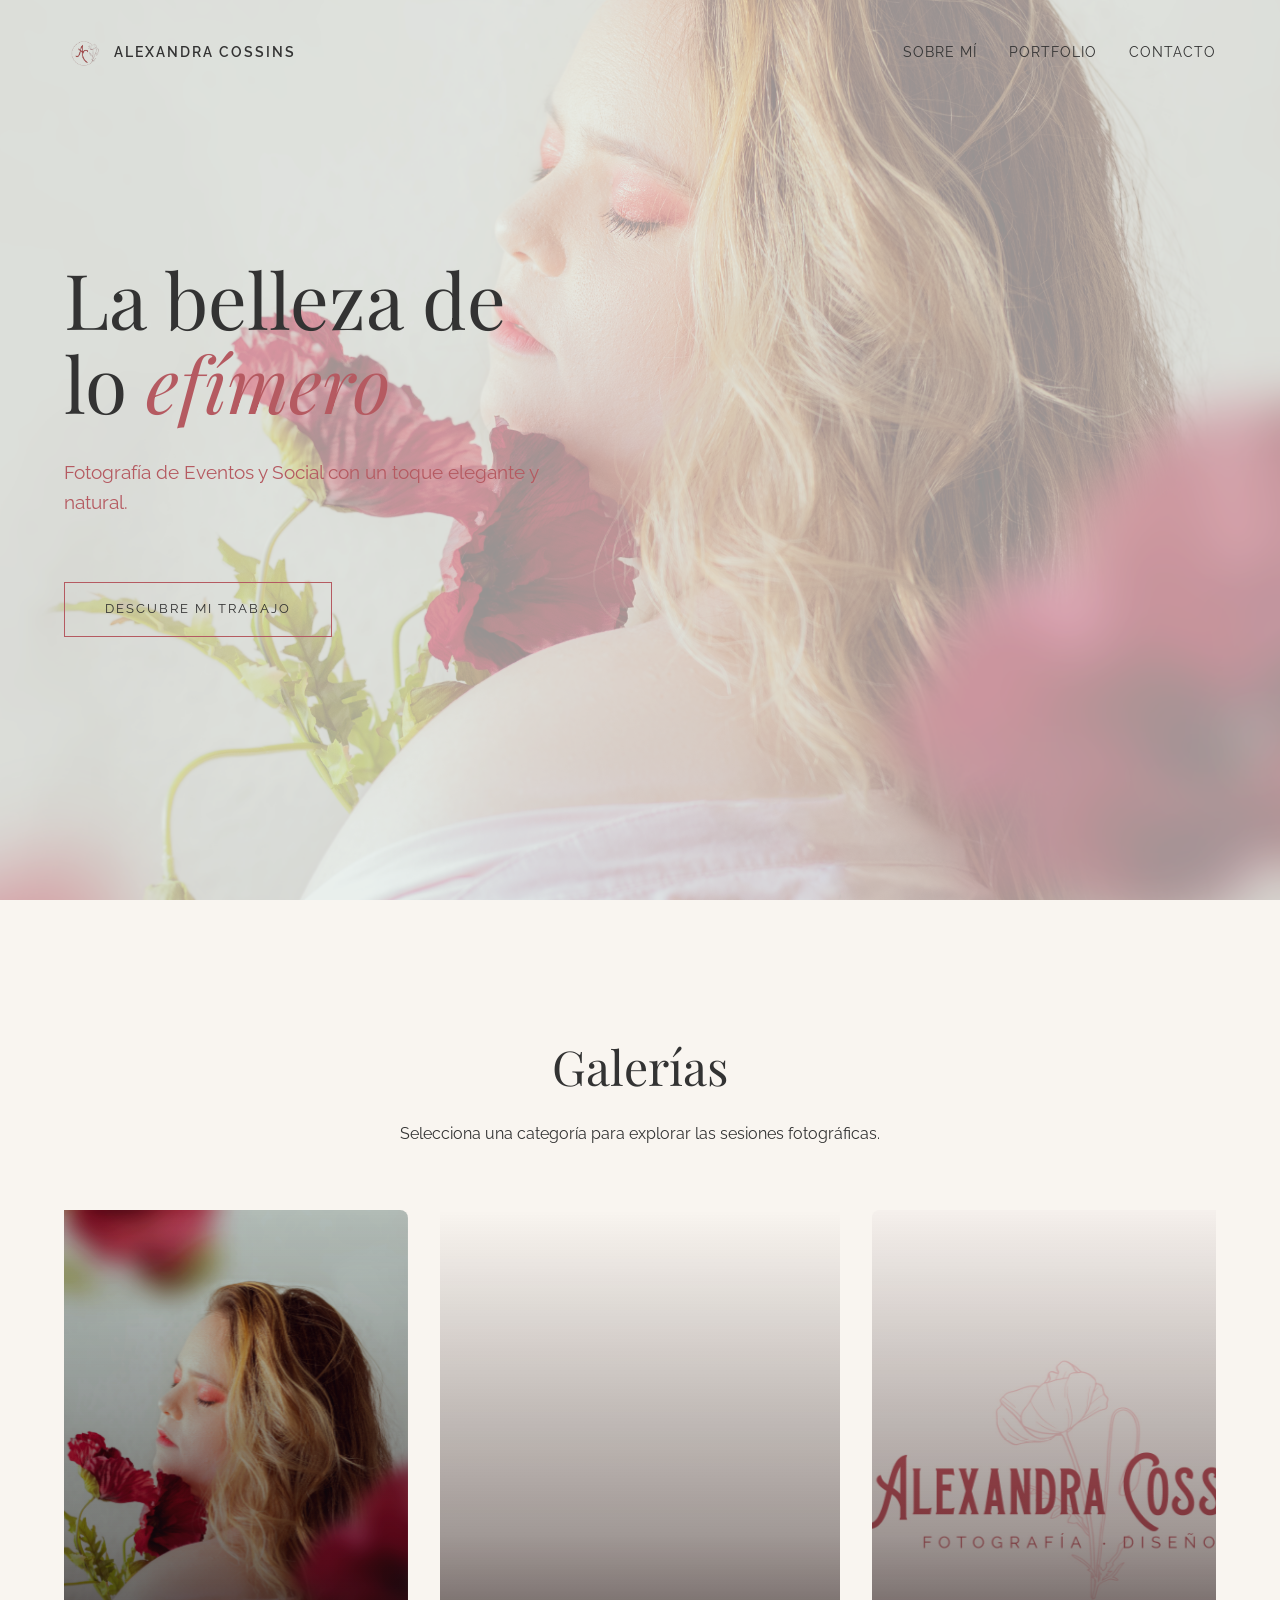
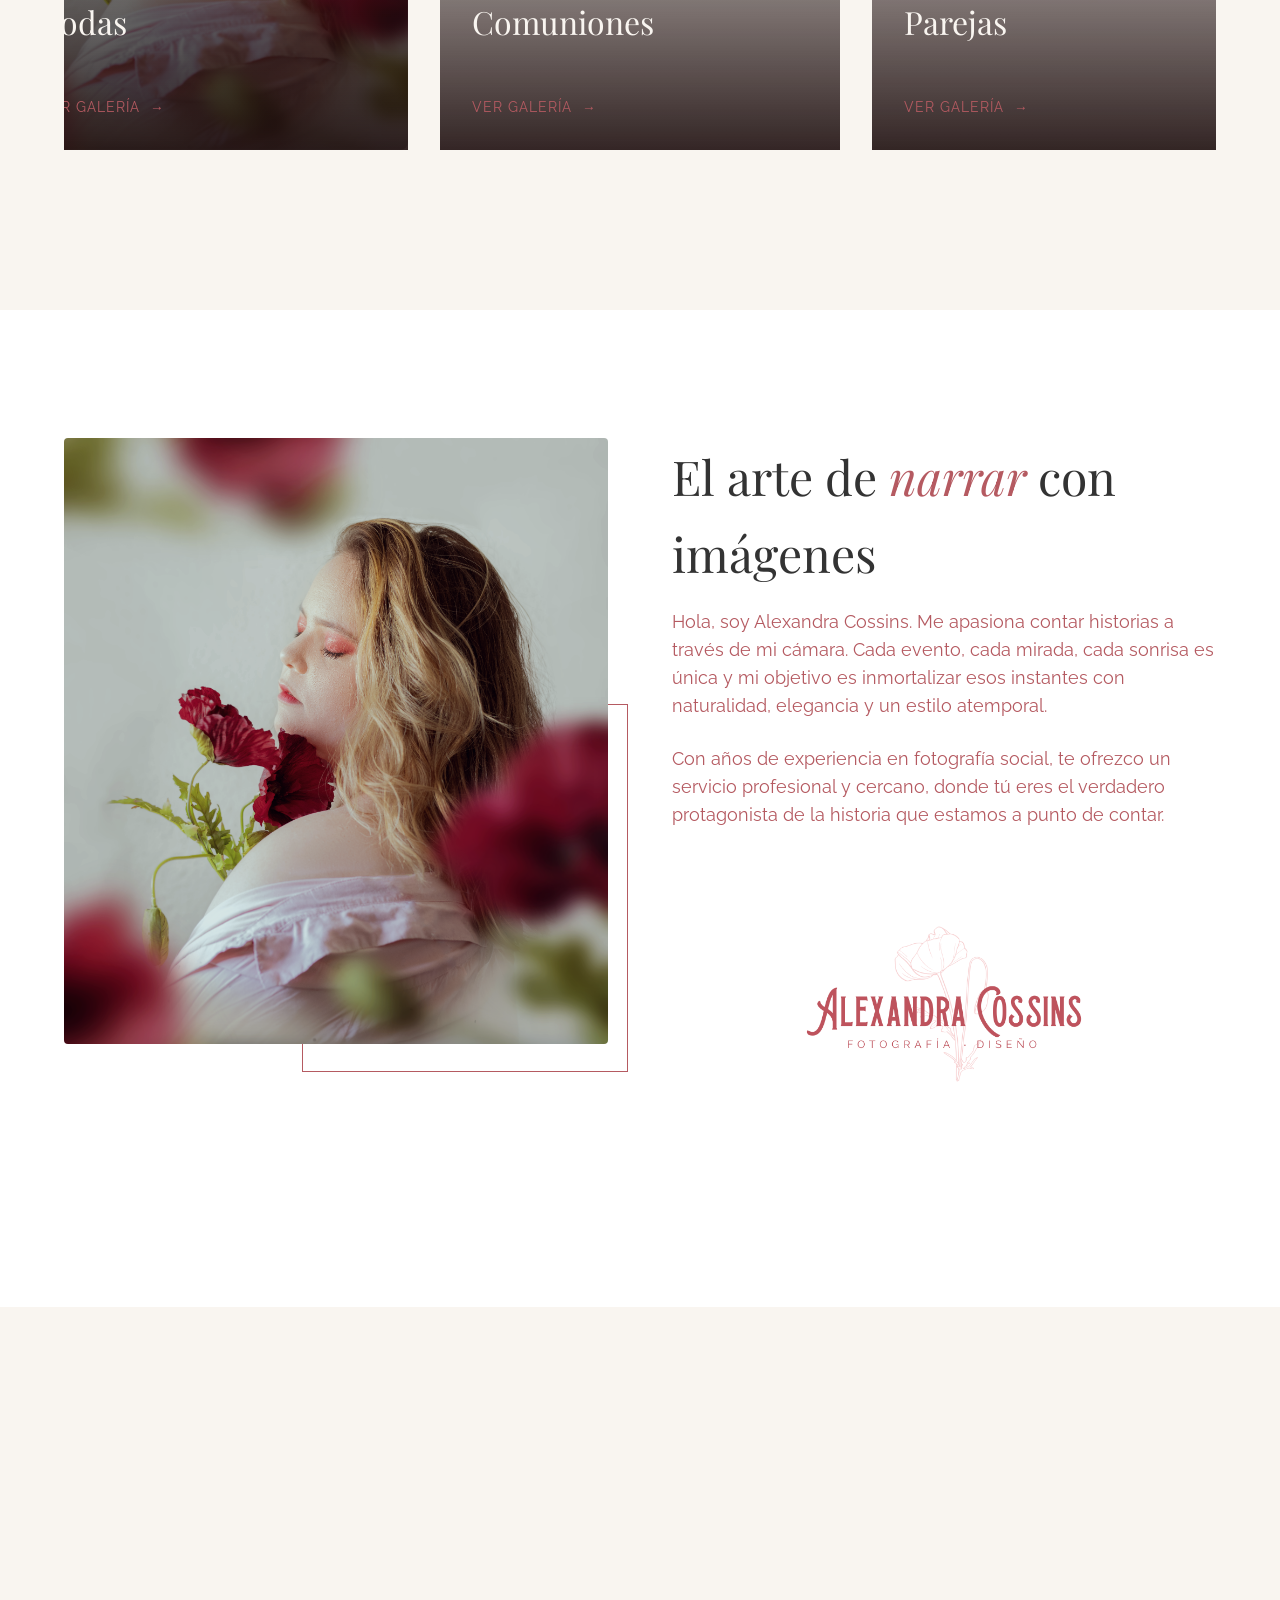
==== index.html @ 73d34edc "First commit via Git" ====
<!DOCTYPE html>
<html lang="es">
<head>
    <meta charset="UTF-8">
    <meta name="viewport" content="width=device-width, initial-scale=1.0">
    <title>Alexandra Cossins | Fotografía y Diseño</title>
    <link rel="icon" type="image/png" href="assets/logoNobackground.png">
    <meta name="description" content="Portfolio profesional de fotografía de eventos, bodas, comuniones y social por Alexandra Cossins.">
    <!-- Swiper CSS -->
    <link rel="stylesheet" href="https://cdn.jsdelivr.net/npm/swiper@10/swiper-bundle.min.css" />
    <link rel="stylesheet" href="styles/main.css">
    <link href="https://fonts.googleapis.com/css2?family=Raleway:wght@300;400;600&family=Playfair+Display:ital,wght@0,400;0,700;1,400&display=swap" rel="stylesheet">
    <!-- FontAwesome -->
    <link rel="stylesheet" href="https://cdnjs.cloudflare.com/ajax/libs/font-awesome/6.4.0/css/all.min.css">
</head>
<body>
    <div class="loader">
        <img src="assets/ac poppy limpio.png" alt="Cargando..." class="loader-logo">
    </div>

    <header class="navbar">
        <div class="logo">
                <img src="assets/logoNobackground.png" alt="Alexandra Cossins Logo">
            <span>Alexandra Cossins</span>
        </div>
        <nav>
            <ul>
                <li><a href="#about" class="nav-link">Sobre Mí</a></li>
                <li><a href="#portfolio" class="nav-link">Portfolio</a></li>
                <li><a href="#contact" class="nav-link">Contacto</a></li>
            </ul>
        </nav>
    </header>

    <main>
        <section id="hero" class="hero">
            <div class="hero-bg"></div>
            <div class="hero-content reveal-text">
                <h1>La belleza de <br> lo <em>efímero</em></h1>
                <p>Fotografía de Eventos y Social con un toque elegante y natural.</p>
                <a href="#portfolio" class="btn-primary">Descubre mi Trabajo</a>
            </div>
        </section>

        <section id="portfolio" class="categories-section">
            <div class="section-header reveal-up">
                <h2>Galerías</h2>
                <p>Selecciona una categoría para explorar las sesiones fotográficas.</p>
            </div>
            
            <div class="carousel-container">
                <div class="carousel-track">
                    <!-- Categoría Bodas -->
                    <div class="category-card" onclick="window.location.href='bodas.html'">
                        <div class="card-img-wrapper">
                            <div class="swiper cube-swiper">
                                <div class="swiper-wrapper">
                                    <div class="swiper-slide"><div class="card-bg" style="background-image: url('assets/IMG_54391.png');"></div></div>
                                    <div class="swiper-slide"><div class="card-bg" style="background-image: url('assets/LOGO.jpg');"></div></div>
                                    <div class="swiper-slide"><div class="card-bg" style="background-image: url('assets/IMG_54391.png');"></div></div>
                                </div>
                            </div>
                            <div class="card-overlay"></div>
                        </div>
                        <div class="card-content">
                            <h3>Bodas</h3>
                            <p>El día más especial</p>
                            <span class="view-btn">Ver Galería <span class="arrow">→</span></span>
                        </div>
                    </div>
                    
                    <!-- Categoría Comuniones -->
                    <div class="category-card" onclick="window.location.href='comuniones.html'">
                        <div class="card-img-wrapper">
                            <div class="swiper cube-swiper">
                                <div class="swiper-wrapper">
                                    <div class="swiper-slide"><div class="card-bg" style="background-image: url('assets/ac\ poppy\ limpio\ \[Recuperado\]-07.png');"></div></div>
                                    <div class="swiper-slide"><div class="card-bg" style="background-image: url('assets/LOGO.jpg');"></div></div>
                                    <div class="swiper-slide"><div class="card-bg" style="background-image: url('assets/ac\ poppy\ limpio\ \[Recuperado\]-07.png');"></div></div>
                                </div>
                            </div>
                            <div class="card-overlay"></div>
                        </div>
                        <div class="card-content">
                            <h3>Comuniones</h3>
                            <p>Recuerdos para siempre</p>
                            <span class="view-btn">Ver Galería <span class="arrow">→</span></span>
                        </div>
                    </div>

                    <!-- Categoría Parejas -->
                    <div class="category-card" onclick="window.location.href='parejas.html'">
                        <div class="card-img-wrapper">
                            <div class="swiper cube-swiper">
                                <div class="swiper-wrapper">
                                    <div class="swiper-slide"><div class="card-bg" style="background-image: url('assets/LOGO.jpg');"></div></div>
                                    <div class="swiper-slide"><div class="card-bg" style="background-image: url('assets/IMG_54391.png');"></div></div>
                                    <div class="swiper-slide"><div class="card-bg" style="background-image: url('assets/LOGO.jpg');"></div></div>
                                </div>
                            </div>
                            <div class="card-overlay"></div>
                        </div>
                        <div class="card-content">
                            <h3>Parejas</h3>
                            <p>Conexiones auténticas</p>
                            <span class="view-btn">Ver Galería <span class="arrow">→</span></span>
                        </div>
                    </div>
                </div>
            </div>
        </section>

        <section id="about" class="about-section">
            <div class="about-container">
                <div class="about-image-wrapper reveal-right">
                    <img src="assets/IMG_54391.png" alt="Alexandra Cossins trabajando" class="about-img">
                    <div class="image-accent"></div>
                </div>
                <div class="about-text reveal-left">
                    <h2 class="title-serif">El arte de <em>narrar</em> con imágenes</h2>
                    <p>Hola, soy Alexandra Cossins. Me apasiona contar historias a través de mi cámara. Cada evento, cada mirada, cada sonrisa es única y mi objetivo es inmortalizar esos instantes con naturalidad, elegancia y un estilo atemporal.</p>
                    <p>Con años de experiencia en fotografía social, te ofrezco un servicio profesional y cercano, donde tú eres el verdadero protagonista de la historia que estamos a punto de contar.</p>
                    <img src="assets/ac poppy limpio.png" alt="Firma" class="signature">
                </div>
            </div>
        </section>
    </main>

    <footer id="contact">
        <div class="footer-content reveal-up">
            <h2 class="title-serif">Creemos recuerdos <em>eternos</em></h2>
            <p>¿Tienes un evento en mente? Contáctame y hagamos magia juntos.</p>
            <a href="mailto:losdesastresdealex@gmail.com" class="btn-primary">Solicitar Presupuesto</a>
            <div class="social-links">
                <a href="https://wa.me/34689539849" target="_blank" rel="noopener noreferrer" class="social-link" aria-label="WhatsApp">
                    <i class="fa-brands fa-square-whatsapp"></i>
                </a>
                <a href="https://www.instagram.com/alexandra.cossins/" target="_blank" rel="noopener noreferrer" class="social-link" aria-label="Instagram">
                    <i class="fa-brands fa-square-instagram"></i>
                </a>
                <a href="mailto:losdesastresdealex@gmail.com" class="social-link" aria-label="Email">
                    <i class="fa-solid fa-square-envelope"></i>
                </a>
            </div>
            <p class="copyright">&copy; 2026 Alexandra Cossins Photography. Todos los derechos reservados.</p>
        </div>
    </footer>

    <!-- Swiper JS -->
    <script src="https://cdn.jsdelivr.net/npm/swiper@10/swiper-bundle.min.js"></script>
    <script src="js/app.js"></script>
</body>
</html>
---- styles/main.css ----
:root {
    --bg-color: #F9F5F0; /* Crema suave */
    --surface-color: #FFFFFF;
    --text-primary: #333333; /* Gris muy oscuro para legibilidad */
    --text-secondary: #B55A61; /* Rosa terracota de la marca */
    --accent-color: #B55A61;
    --accent-hover: #D98A8E; /* Rosa empolvado */
    
    --font-sans: 'Raleway', sans-serif;
    --font-serif: 'Playfair Display', serif; /* Alternativa a Salted Monthoers */
    
    --spacing-sm: 1rem;
    --spacing-md: 2rem;
    --spacing-lg: 4rem;
    --spacing-xl: 8rem;

    --transition-slow: 0.8s cubic-bezier(0.16, 1, 0.3, 1);
    --transition-fast: 0.3s ease;
}

* {
    margin: 0;
    padding: 0;
    box-sizing: border-box;
}

html {
    scroll-behavior: smooth;
}

body {
    background-color: var(--bg-color);
    color: var(--text-primary);
    font-family: var(--font-sans);
    line-height: 1.6;
    overflow-x: hidden;
}

/* Loader */
.loader {
    position: fixed;
    top: 0; left: 0; width: 100%; height: 100vh;
    background-color: var(--bg-color);
    display: flex;
    justify-content: center;
    align-items: center;
    z-index: 9999;
    transition: opacity var(--transition-slow);
}
.loader.hide {
    opacity: 0;
    pointer-events: none;
}
.loader-logo {
    max-width: 500px;
    width: 90%;
    height: auto;
    animation: pulse 2s infinite ease-in-out;
}
@keyframes pulse {
    0% { transform: scale(0.9); opacity: 0.7; }
    50% { transform: scale(1.1); opacity: 1; }
    100% { transform: scale(0.9); opacity: 0.7; }
}

/* Typography */
h1, h2, h3, .title-serif {
    font-family: var(--font-serif);
    font-weight: 400;
}
h1 {
    font-size: clamp(3rem, 6vw, 5rem);
    line-height: 1.1;
    margin-bottom: var(--spacing-md);
}
h2 {
    font-size: clamp(2rem, 4vw, 3rem);
    margin-bottom: var(--spacing-sm);
}
em {
    font-style: italic;
    color: var(--accent-color);
}
a {
    color: inherit;
    text-decoration: none;
}

/* Navbar */
.navbar {
    position: fixed;
    top: 0; width: 100%;
    padding: var(--spacing-md) 5%;
    display: flex;
    justify-content: space-between;
    align-items: center;
    z-index: 1000;
    transition: background-color var(--transition-fast), padding var(--transition-fast);
}
.navbar.scrolled {
    background-color: rgba(249, 245, 240, 0.95);
    backdrop-filter: blur(10px);
    padding: var(--spacing-sm) 5%;
    border-bottom: 1px solid rgba(181, 90, 97, 0.15);
}
.logo {
    display: flex;
    align-items: center;
    gap: 10px;
    font-weight: 600;
    letter-spacing: 2px;
    text-transform: uppercase;
    font-size: 0.9rem;
}
.logo img {
    width: 40px;
    height: 40px;
    border-radius: 50%;
    object-fit: cover;
}
nav ul {
    list-style: none;
    display: flex;
    gap: var(--spacing-md);
}
.nav-link {
    font-size: 0.9rem;
    text-transform: uppercase;
    letter-spacing: 1px;
    position: relative;
    transition: color var(--transition-fast);
}
.nav-link::after {
    content: '';
    position: absolute;
    bottom: -5px; left: 0; width: 0%; height: 1px;
    background-color: var(--accent-color);
    transition: width var(--transition-fast);
}
.nav-link:hover {
    color: var(--accent-color);
}
.nav-link:hover::after {
    width: 100%;
}

/* Buttons */
.btn-primary {
    display: inline-block;
    padding: 1rem 2.5rem;
    background-color: transparent;
    color: var(--text-primary);
    border: 1px solid var(--accent-color);
    text-transform: uppercase;
    letter-spacing: 2px;
    font-size: 0.8rem;
    position: relative;
    overflow: hidden;
    transition: color var(--transition-fast);
    cursor: pointer;
}
.btn-primary::before {
    content: '';
    position: absolute;
    top: 0; left: -100%; width: 100%; height: 100%;
    background-color: var(--accent-color);
    transition: left var(--transition-slow);
    z-index: -1;
}
.btn-primary:hover {
    color: var(--bg-color);
}
.btn-primary:hover::before {
    left: 0;
}

/* Hero Section */
.hero {
    height: 100vh;
    display: flex;
    align-items: center;
    padding: 0 5%;
    position: relative;
    overflow: hidden;
}
.hero-bg {
    position: absolute;
    top: 0; left: 0; width: 100%; height: 100%;
    background-image: url('../assets/IMG_54391.png');
    background-size: cover;
    background-position: center;
    opacity: 0.4;
    z-index: -1;
    transform: scale(1.1);
    animation: zoomOut 20s infinite alternate linear;
}
@keyframes zoomOut {
    0% { transform: scale(1.1); }
    100% { transform: scale(1.2); }
}
.hero-content {
    max-width: 800px;
    z-index: 1;
}
.hero-content p {
    font-size: 1.2rem;
    color: var(--text-secondary);
    margin-bottom: var(--spacing-lg);
    max-width: 500px;
}

/* Carousel Section */
.categories-section {
    padding: var(--spacing-xl) 0;
    overflow: hidden;
}
.section-header {
    text-align: center;
    margin-bottom: var(--spacing-lg);
    padding: 0 5%;
}
.carousel-container {
    width: 100%;
    padding: 0 5%;
    cursor: grab;
}
.carousel-container:active {
    cursor: grabbing;
}
.carousel-track {
    display: flex;
    gap: var(--spacing-md);
    overflow-x: auto;
    scroll-snap-type: x mandatory;
    scrollbar-width: none; /* Firefox */
    padding-bottom: 2rem;
}

@media (min-width: 1025px) {
    .carousel-track {
        justify-content: center;
    }
}

.carousel-track::-webkit-scrollbar {
    display: none; /* Chrome/Safari */
}
.category-card {
    flex: 0 0 80vw;
    max-width: 400px;
    scroll-snap-align: center;
    position: relative;
    cursor: pointer;
}
.card-img-wrapper {
    position: relative;
    width: 100%;
    height: 60vh;
}
.cube-swiper {
    width: 100%;
    height: 100%;
    position: absolute;
    top: 0;
    left: 0;
    border-radius: 8px;
    /* Eliminar overflow:hidden del contenedor padre de Swiper */
}
.cube-swiper .swiper-slide {
    width: 100%;
    height: 100%;
}
.card-bg {
    width: 100%;
    height: 100%;
    background-size: cover;
    background-position: center;
    transition: transform 1.2s cubic-bezier(0.16, 1, 0.3, 1);
}
.card-overlay {
    position: absolute;
    top: 0; left: 0; width: 100%; height: 100%;
    /* Degradado cálido oscuro para que resalte el texto */
    background: linear-gradient(to top, rgba(30,15,15,0.9) 0%, rgba(30,15,15,0.4) 40%, rgba(0,0,0,0) 100%);
    transition: background-color var(--transition-fast);
    pointer-events: none;
    z-index: 5;
}
.category-card:hover .card-bg {
    transform: scale(1.05);
}
.category-card:hover .card-overlay {
    /* En hover, oscurecemos un poco la foto entera para resaltar más el texto que aparece */
    background-color: rgba(0,0,0,0.3);
}
.card-content {
    position: absolute;
    bottom: 2rem;
    left: 2rem;
    right: 2rem;
    z-index: 10;
}
.card-content h3 {
    font-size: 2rem;
    margin-bottom: 0.5rem;
    color: #F9F5F0; /* Fuerza color claro sobre la foto oscura */
}
.card-content p {
    color: #F1C5C5; /* Rosa claro en lugar de texto secundario general */
    margin-bottom: 1rem;
    transform: translateY(10px);
    opacity: 0;
    transition: all var(--transition-fast);
}
.view-btn {
    display: flex;
    align-items: center;
    gap: 10px;
    font-size: 0.85rem;
    text-transform: uppercase;
    letter-spacing: 1px;
    color: var(--accent-color);
}
.view-btn .arrow {
    transition: transform var(--transition-fast);
}
.category-card:hover .card-content p {
    transform: translateY(0);
    opacity: 1;
}
.category-card:hover .view-btn .arrow {
    transform: translateX(10px);
}

/* About Section */
.about-section {
    padding: var(--spacing-xl) 5%;
    background-color: var(--surface-color);
}
.about-container {
    display: grid;
    grid-template-columns: 1fr 1fr;
    gap: var(--spacing-lg);
    align-items: flex-start;
    max-width: 1200px;
    margin: 0 auto;
}
.about-image-wrapper {
    position: relative;
}
.about-img {
    width: 100%;
    height: auto;
    border-radius: 4px;
    filter: grayscale(20%);
    transition: filter var(--transition-fast);
}
.about-img:hover {
    filter: grayscale(0%);
}
.image-accent {
    position: absolute;
    bottom: -20px;
    right: -20px;
    width: 60%;
    height: 60%;
    border: 1px solid var(--accent-color);
    z-index: -1;
}
.about-text p {
    color: var(--text-secondary);
    margin-bottom: 1.5rem;
    font-size: 1.1rem;
}
.about-text h2 {
    margin-top: 0;
}
.signature {
    display: block;
    max-width: 350px;
    width: 100%;
    margin: -1.5rem auto 0 auto;
    opacity: 1;
}

/* Footer */
footer {
    padding: var(--spacing-xl) 5%;
    text-align: center;
    background-color: var(--bg-color);
}
footer h2 {
    margin-bottom: 1rem;
}
footer p {
    color: var(--text-secondary);
    margin-bottom: var(--spacing-md);
}
.social-links {
    margin: var(--spacing-md) 0;
    display: flex;
    justify-content: center;
    gap: 2rem;
}
.social-link {
    font-size: 4rem;
    color: var(--accent-color);
    transition: color var(--transition-fast), transform var(--transition-fast);
}
.social-link:hover {
    color: var(--text-primary);
    transform: scale(1.1);
}
.social-link:hover {
    color: var(--accent-color);
}
.copyright {
    font-size: 0.8rem;
    opacity: 0.5;
}

/* Scroll Animations */
.reveal-up {
    opacity: 0;
    transform: translateY(50px);
    transition: all 1s cubic-bezier(0.16, 1, 0.3, 1);
}
.reveal-up.active {
    opacity: 1;
    transform: translateY(0);
}

.reveal-left {
    opacity: 0;
    transform: translateX(50px);
    transition: all 1s cubic-bezier(0.16, 1, 0.3, 1);
}
.reveal-left.active {
    opacity: 1;
    transform: translateX(0);
}

.reveal-right {
    opacity: 0;
    transform: translateX(-50px);
    transition: all 1s cubic-bezier(0.16, 1, 0.3, 1);
}
.reveal-right.active {
    opacity: 1;
    transform: translateX(0);
}

.reveal-text {
    opacity: 0;
    transform: translateY(20px);
    transition: all 1.5s cubic-bezier(0.16, 1, 0.3, 1);
}
.reveal-text.active {
    opacity: 1;
    transform: translateY(0);
}

/* Responsive */
@media (max-width: 1024px) {
    /* Tablet */
    .about-container {
        gap: var(--spacing-md);
    }
    .hero-content h1 {
        font-size: 4rem;
    }
    .category-card {
        flex: 0 0 60vw;
    }
}

@media (max-width: 768px) {
    /* Mobile Landscape & Small Tablets */
    .about-container {
        grid-template-columns: 1fr;
    }
    .about-image-wrapper {
        order: 2;
    }
    .about-text {
        order: 1;
        text-align: center;
    }
    .about-text .signature {
        margin: var(--spacing-md) auto 0;
    }
    .navbar {
        flex-direction: column;
        gap: 1rem;
        padding: 1rem;
    }
    nav ul {
        flex-wrap: wrap;
        justify-content: center;
        gap: 1rem;
    }
    .category-card {
        flex: 0 0 85vw;
    }
    .card-img-wrapper {
        height: 50vh;
    }
}

@media (max-width: 480px) {
    /* Mobile Portrait */
    .hero-content h1 {
        font-size: 3rem;
    }
    .hero-content p {
        font-size: 1rem;
    }
    .btn-primary {
        padding: 0.8rem 1.5rem;
        font-size: 0.75rem;
    }
    .category-card {
        flex: 0 0 90vw;
    }
    .card-img-wrapper {
        height: 45vh;
    }
    .card-content h3 {
        font-size: 1.5rem;
    }
    .footer-content h2 {
        font-size: 2rem;
    }
    .social-links {
        flex-direction: column;
        gap: 1rem;
    }
}

/* Lightbox */
.lightbox {
    position: fixed;
    top: 0;
    left: 0;
    width: 100vw;
    height: 100vh;
    background-color: rgba(249, 245, 240, 0.95);
    backdrop-filter: blur(5px);
    z-index: 2000;
    display: flex;
    justify-content: center;
    align-items: center;
    opacity: 0;
    pointer-events: none;
    transition: opacity var(--transition-fast);
}
.lightbox.active {
    opacity: 1;
    pointer-events: auto;
    cursor: zoom-out;
}
.lightbox-close {
    position: absolute;
    top: 30px;
    right: 40px;
    font-size: 2.5rem;
    color: var(--text-primary);
    cursor: pointer;
    z-index: 2010;
    transition: color var(--transition-fast), transform var(--transition-fast);
}
.lightbox-close:hover {
    color: var(--accent-color);
    transform: scale(1.1);
}
.lightbox-content {
    background-color: #fafafa;
    padding: 20px;
    padding-bottom: 25px;
    box-shadow: 0 15px 50px rgba(0,0,0,0.15);
    max-width: 90vw;
    max-height: 90vh;
    display: flex;
    flex-direction: column;
    align-items: center;
    transform: scale(0.95);
    transition: transform var(--transition-fast);
    cursor: default;
}
.lightbox.active .lightbox-content {
    transform: scale(1);
}
.lightbox-content img {
    max-width: 100%;
    max-height: calc(90vh - 80px);
    object-fit: contain;
    border: 1px solid #ddd;
}
.lightbox-content .polaroid-caption {
    margin-top: 15px;
    font-family: var(--font-serif);
    font-size: 1.5rem;
    color: #333;
    font-style: italic;
    text-align: center;
}
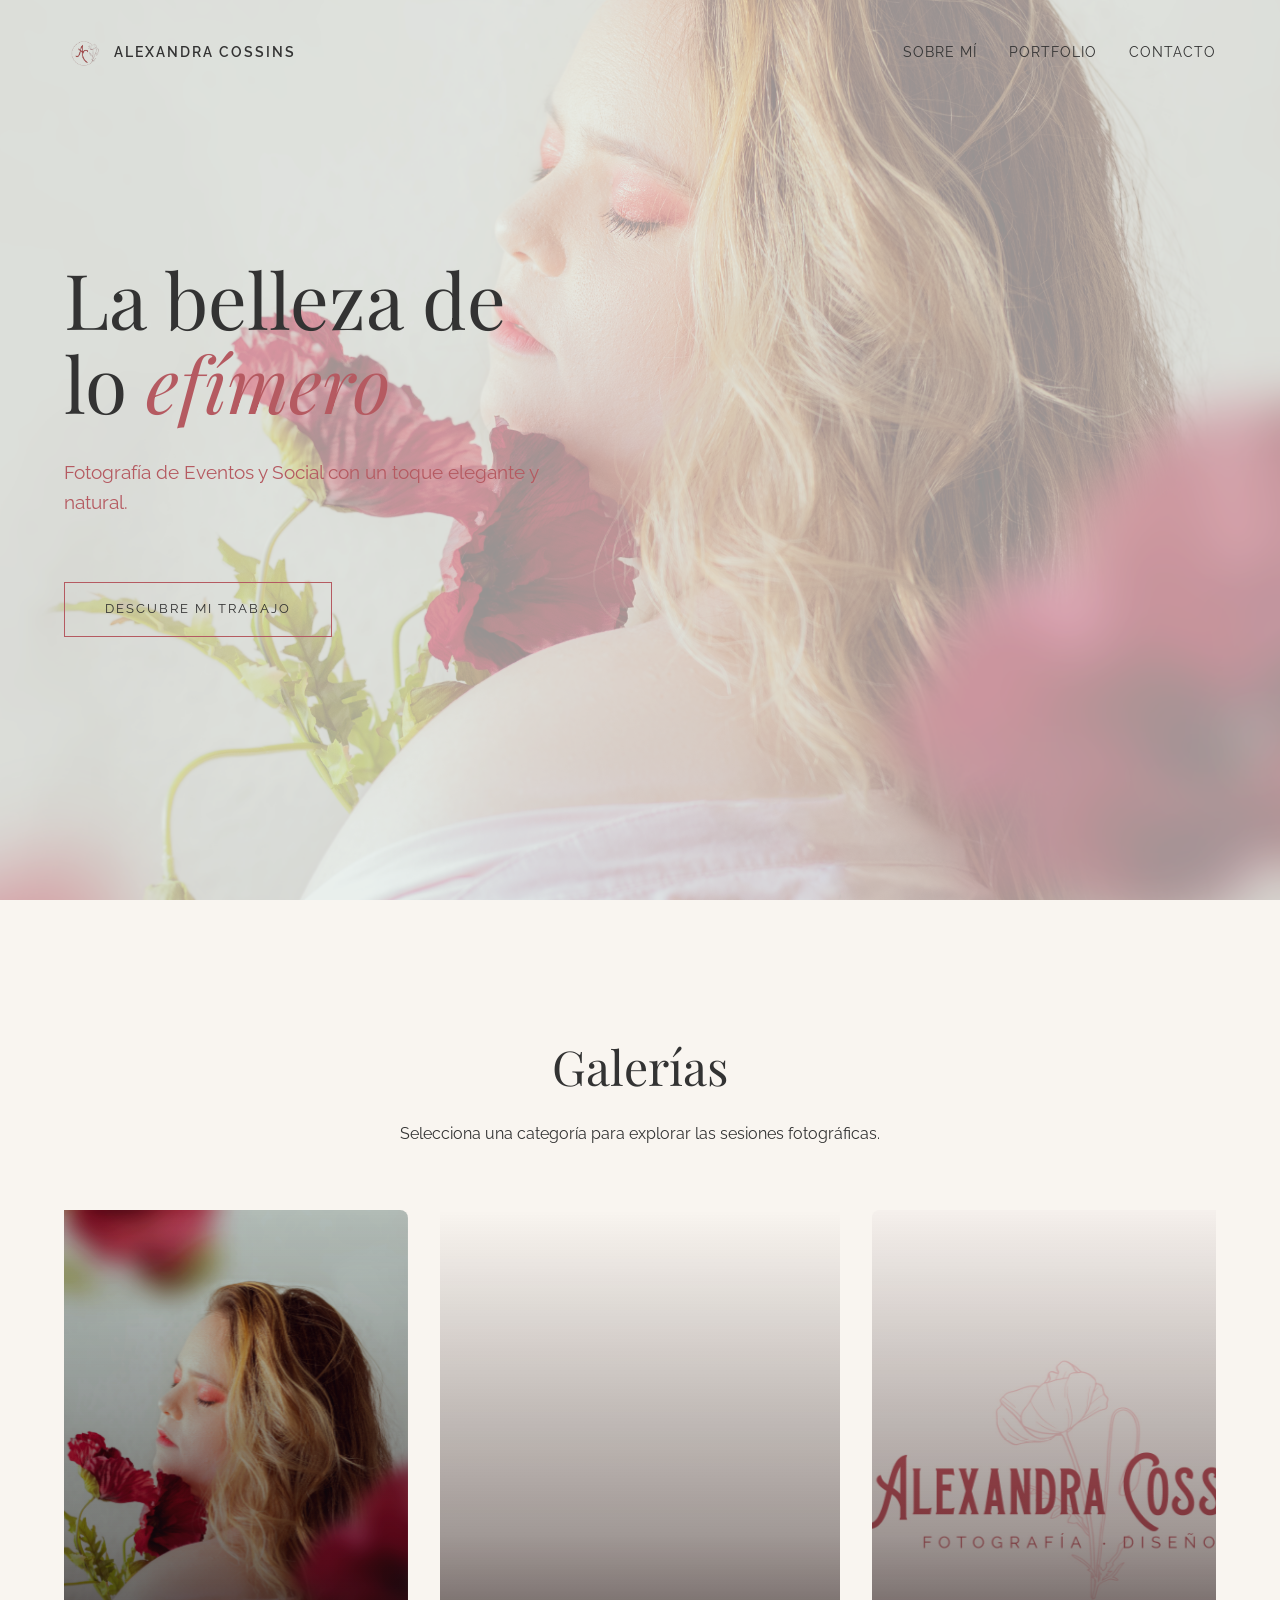
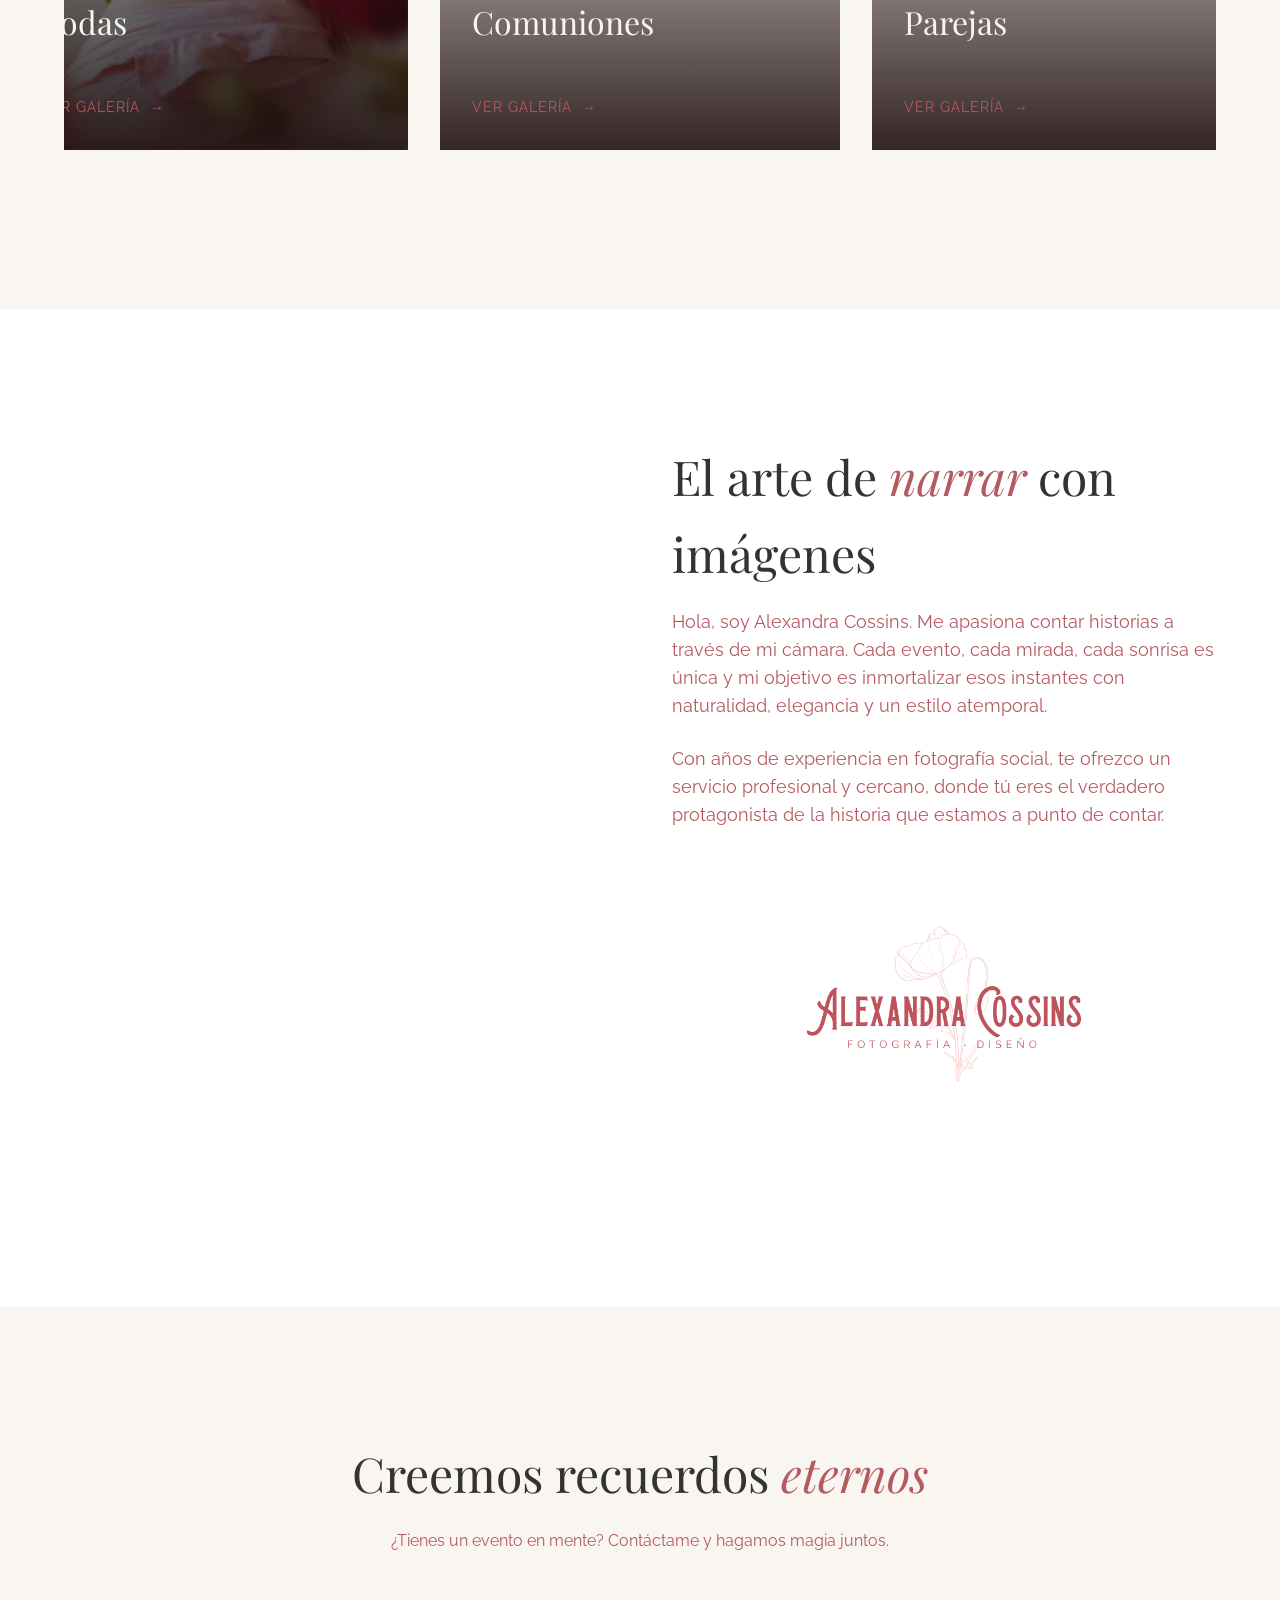
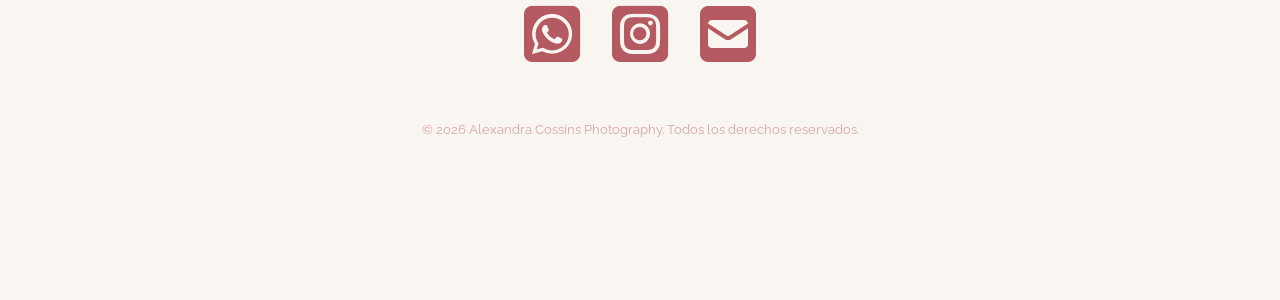
==== commit afb4bf82: "Actualizar correo a hola@alexandracossins.com y eliminar boton de presupuesto" ====
--- a/index.html
+++ b/index.html
@@ -130,7 +130,6 @@
         <div class="footer-content reveal-up">
             <h2 class="title-serif">Creemos recuerdos <em>eternos</em></h2>
             <p>¿Tienes un evento en mente? Contáctame y hagamos magia juntos.</p>
-            <a href="mailto:losdesastresdealex@gmail.com" class="btn-primary">Solicitar Presupuesto</a>
             <div class="social-links">
                 <a href="https://wa.me/34689539849" target="_blank" rel="noopener noreferrer" class="social-link" aria-label="WhatsApp">
                     <i class="fa-brands fa-square-whatsapp"></i>
@@ -138,7 +137,7 @@
                 <a href="https://www.instagram.com/alexandra.cossins/" target="_blank" rel="noopener noreferrer" class="social-link" aria-label="Instagram">
                     <i class="fa-brands fa-square-instagram"></i>
                 </a>
-                <a href="mailto:losdesastresdealex@gmail.com" class="social-link" aria-label="Email">
+                <a href="mailto:hola@alexandracossins.com" class="social-link" aria-label="Email">
                     <i class="fa-solid fa-square-envelope"></i>
                 </a>
             </div>
--- a/styles/main.css
+++ b/styles/main.css
@@ -480,10 +480,12 @@
         grid-template-columns: 1fr;
     }
     .about-image-wrapper {
-        order: 2;
+        margin: 0 auto 2rem auto;
+        max-width: 90%; /* Dejar espacio para el marco rojo */
+        display: flex;
+        justify-content: center;
     }
     .about-text {
-        order: 1;
         text-align: center;
     }
     .about-text .signature {
@@ -499,8 +501,16 @@
         justify-content: center;
         gap: 1rem;
     }
+    .carousel-track {
+        flex-direction: column;
+        align-items: center;
+        overflow-x: visible;
+        gap: 3rem;
+    }
     .category-card {
-        flex: 0 0 85vw;
+        flex: auto;
+        width: 100%;
+        max-width: 90vw;
     }
     .card-img-wrapper {
         height: 50vh;
@@ -520,7 +530,7 @@
         font-size: 0.75rem;
     }
     .category-card {
-        flex: 0 0 90vw;
+        max-width: 95vw;
     }
     .card-img-wrapper {
         height: 45vh;
@@ -532,8 +542,12 @@
         font-size: 2rem;
     }
     .social-links {
-        flex-direction: column;
-        gap: 1rem;
+        flex-direction: row;
+        justify-content: center;
+        gap: 1.5rem;
+    }
+    .social-link {
+        font-size: 3rem;
     }
 }
 
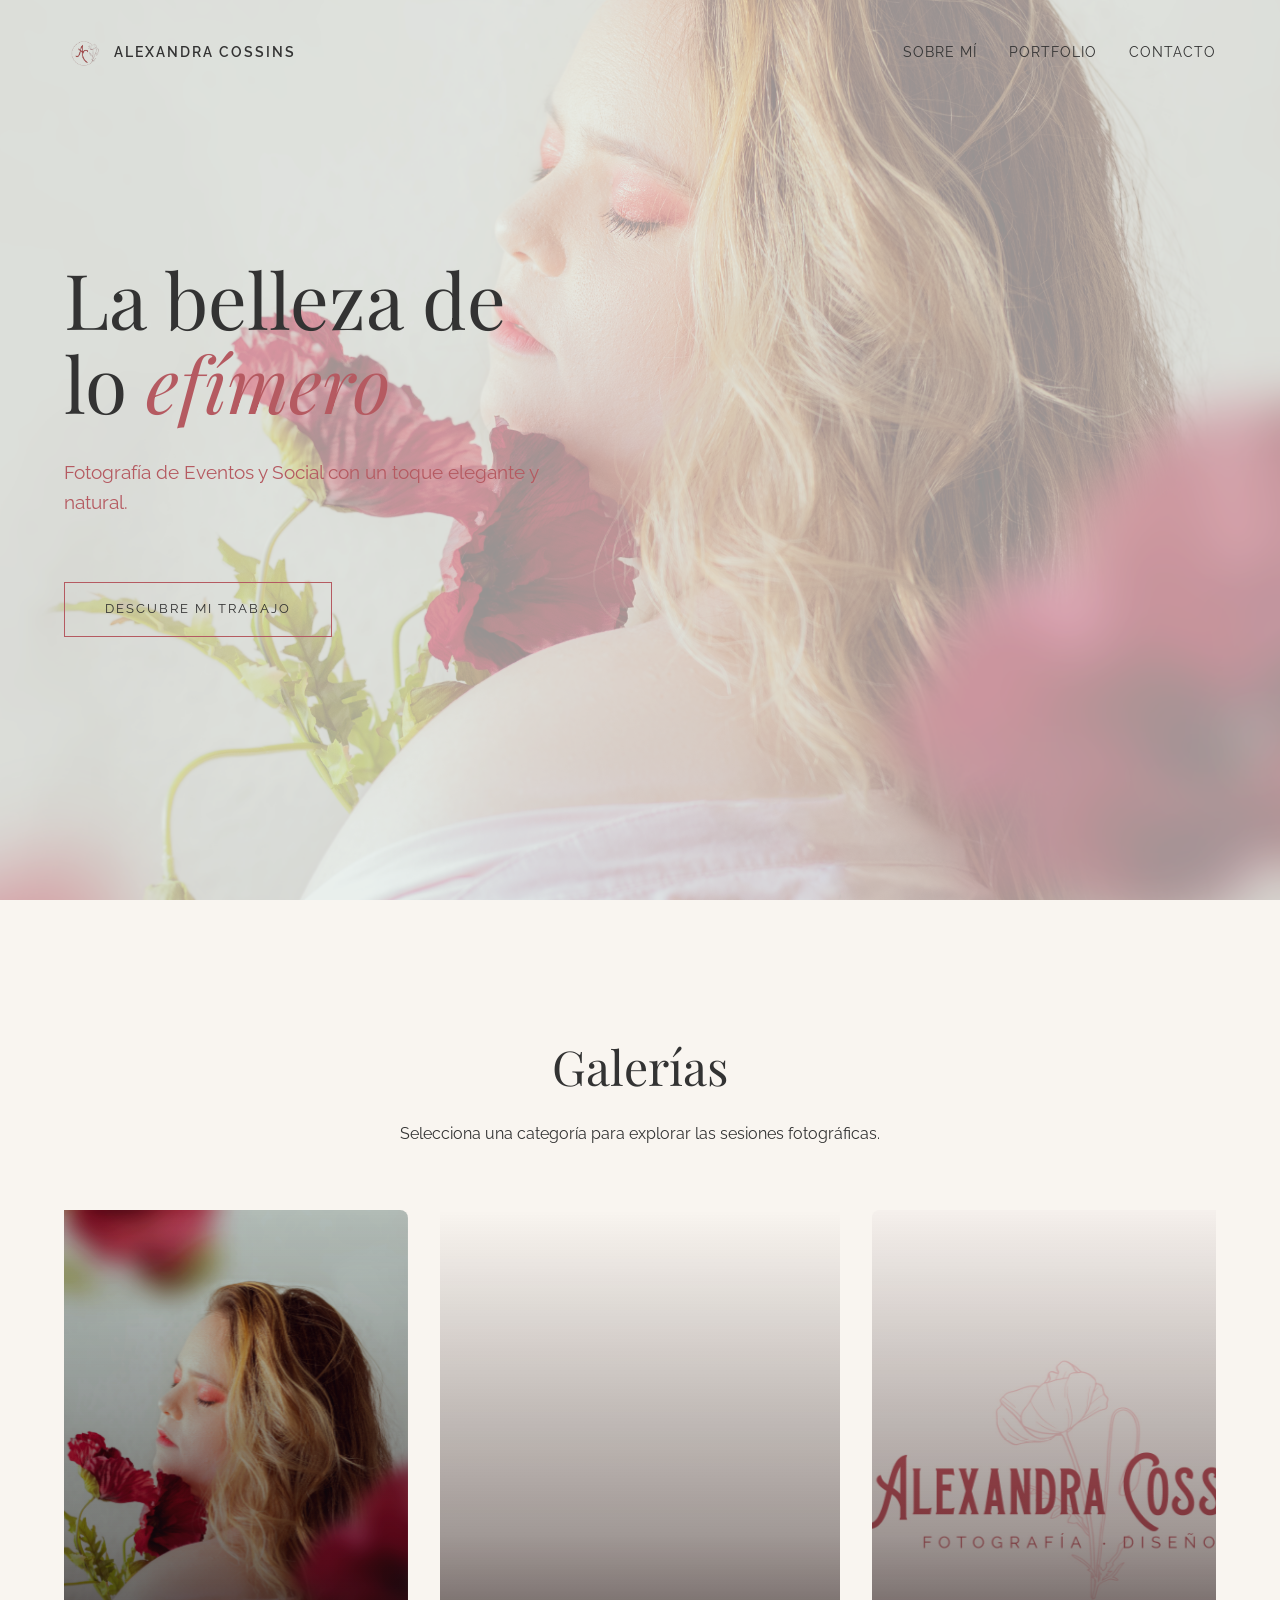
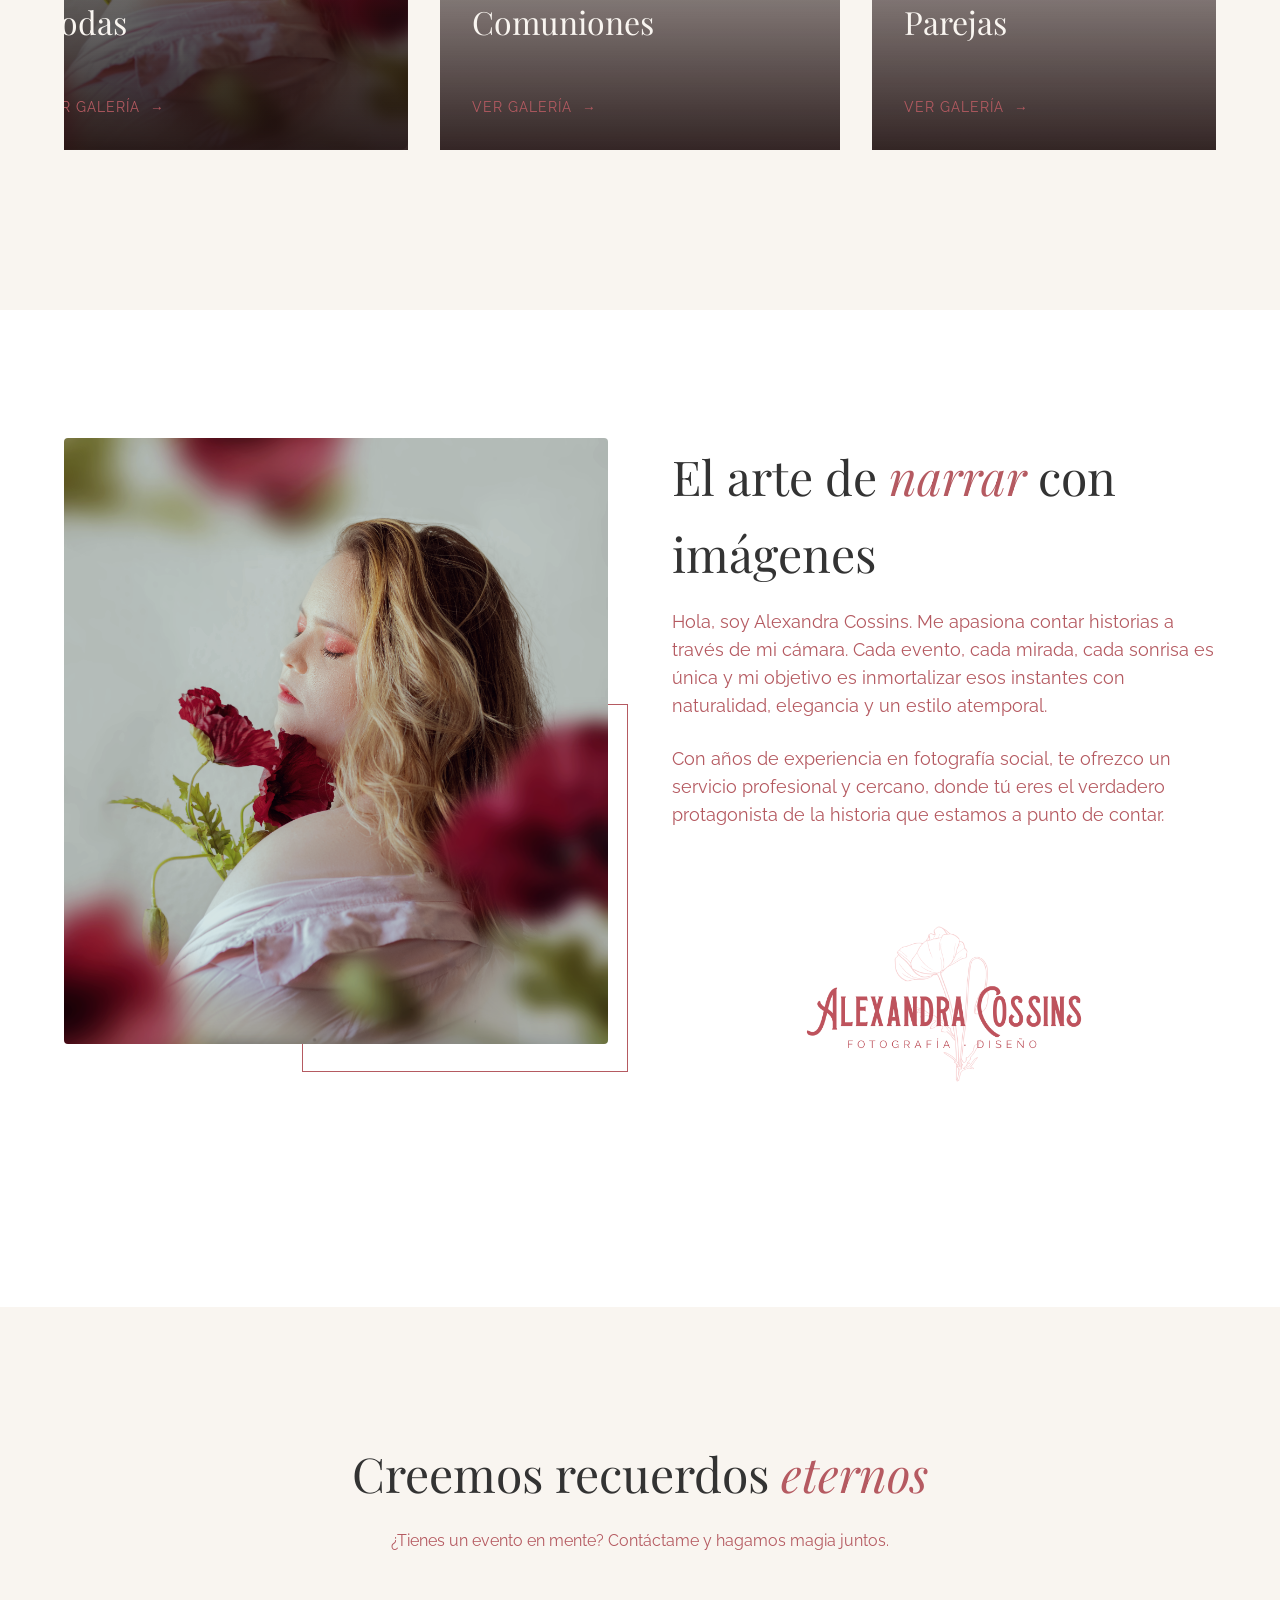
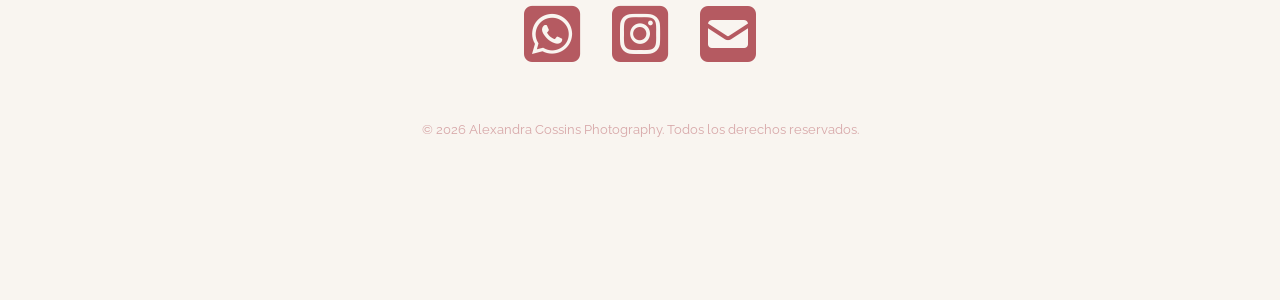
==== commit 4a9c64be: "Actualizar correo a info@alexandracossins.com" ====
--- a/index.html
+++ b/index.html
@@ -137,7 +137,7 @@
                 <a href="https://www.instagram.com/alexandra.cossins/" target="_blank" rel="noopener noreferrer" class="social-link" aria-label="Instagram">
                     <i class="fa-brands fa-square-instagram"></i>
                 </a>
-                <a href="mailto:hola@alexandracossins.com" class="social-link" aria-label="Email">
+                <a href="mailto:info@alexandracossins.com" class="social-link" aria-label="Email">
                     <i class="fa-solid fa-square-envelope"></i>
                 </a>
             </div>
--- a/styles/main.css
+++ b/styles/main.css
@@ -26,6 +26,9 @@
 
 html {
     scroll-behavior: smooth;
+    overflow-x: hidden;
+    max-width: 100%;
+    background-color: var(--bg-color);
 }
 
 body {
@@ -34,6 +37,7 @@
     font-family: var(--font-sans);
     line-height: 1.6;
     overflow-x: hidden;
+    max-width: 100%;
 }
 
 /* Loader */
@@ -89,7 +93,10 @@
 /* Navbar */
 .navbar {
     position: fixed;
-    top: 0; width: 100%;
+    top: 0;
+    left: 0;
+    width: 100%;
+    max-width: 100%;
     padding: var(--spacing-md) 5%;
     display: flex;
     justify-content: space-between;
@@ -190,7 +197,7 @@
     background-size: cover;
     background-position: center;
     opacity: 0.4;
-    z-index: -1;
+    z-index: 0;
     transform: scale(1.1);
     animation: zoomOut 20s infinite alternate linear;
 }
@@ -199,8 +206,9 @@
     100% { transform: scale(1.2); }
 }
 .hero-content {
+    position: relative;
     max-width: 800px;
-    z-index: 1;
+    z-index: 2;
 }
 .hero-content p {
     font-size: 1.2rem;
@@ -336,6 +344,7 @@
 .about-section {
     padding: var(--spacing-xl) 5%;
     background-color: var(--surface-color);
+    overflow: hidden;
 }
 .about-container {
     display: grid;
@@ -388,6 +397,7 @@
     padding: var(--spacing-xl) 5%;
     text-align: center;
     background-color: var(--bg-color);
+    overflow: hidden;
 }
 footer h2 {
     margin-bottom: 1rem;
@@ -514,6 +524,13 @@
     }
     .card-img-wrapper {
         height: 50vh;
+    }
+    /* Switch horizontal scroll-reveals to vertical on mobile to prevent overflow-x bleed */
+    .reveal-left, .reveal-right {
+        transform: translateY(30px);
+    }
+    .reveal-left.active, .reveal-right.active {
+        transform: translateY(0);
     }
 }
 
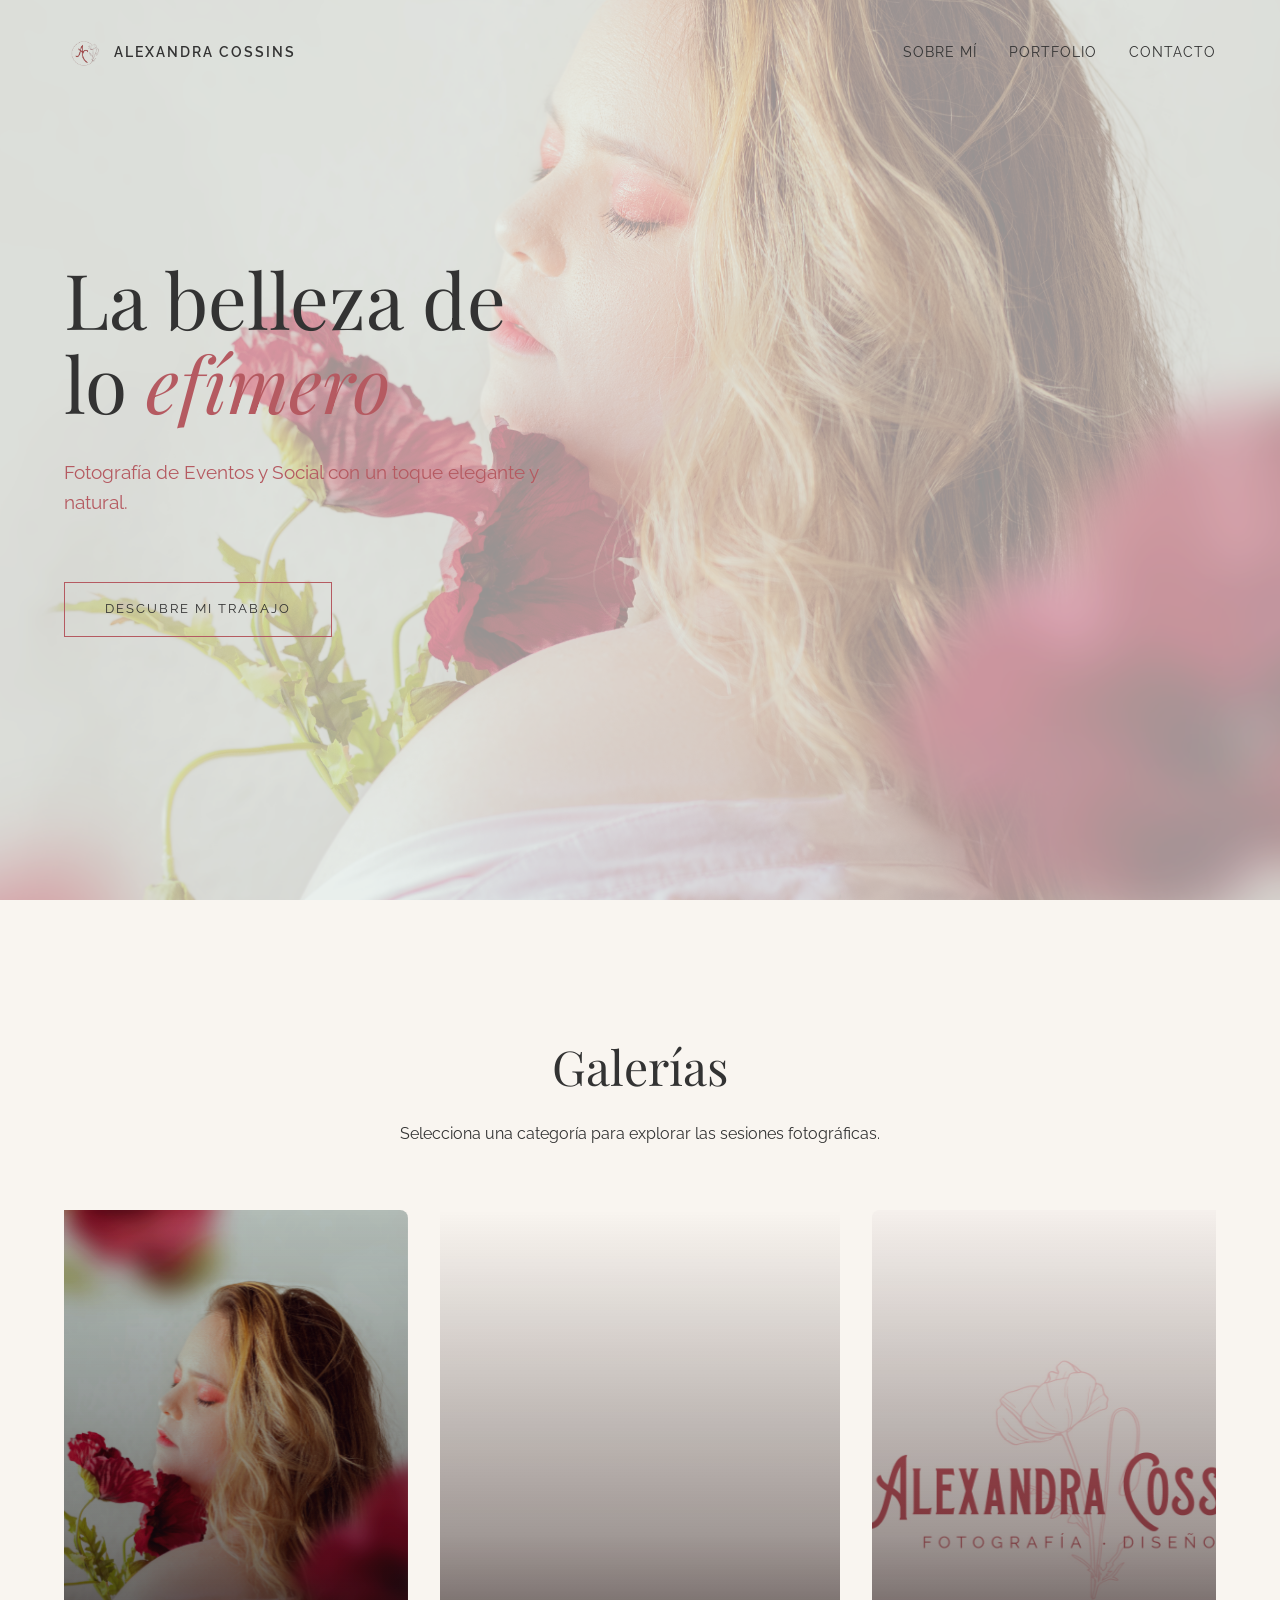
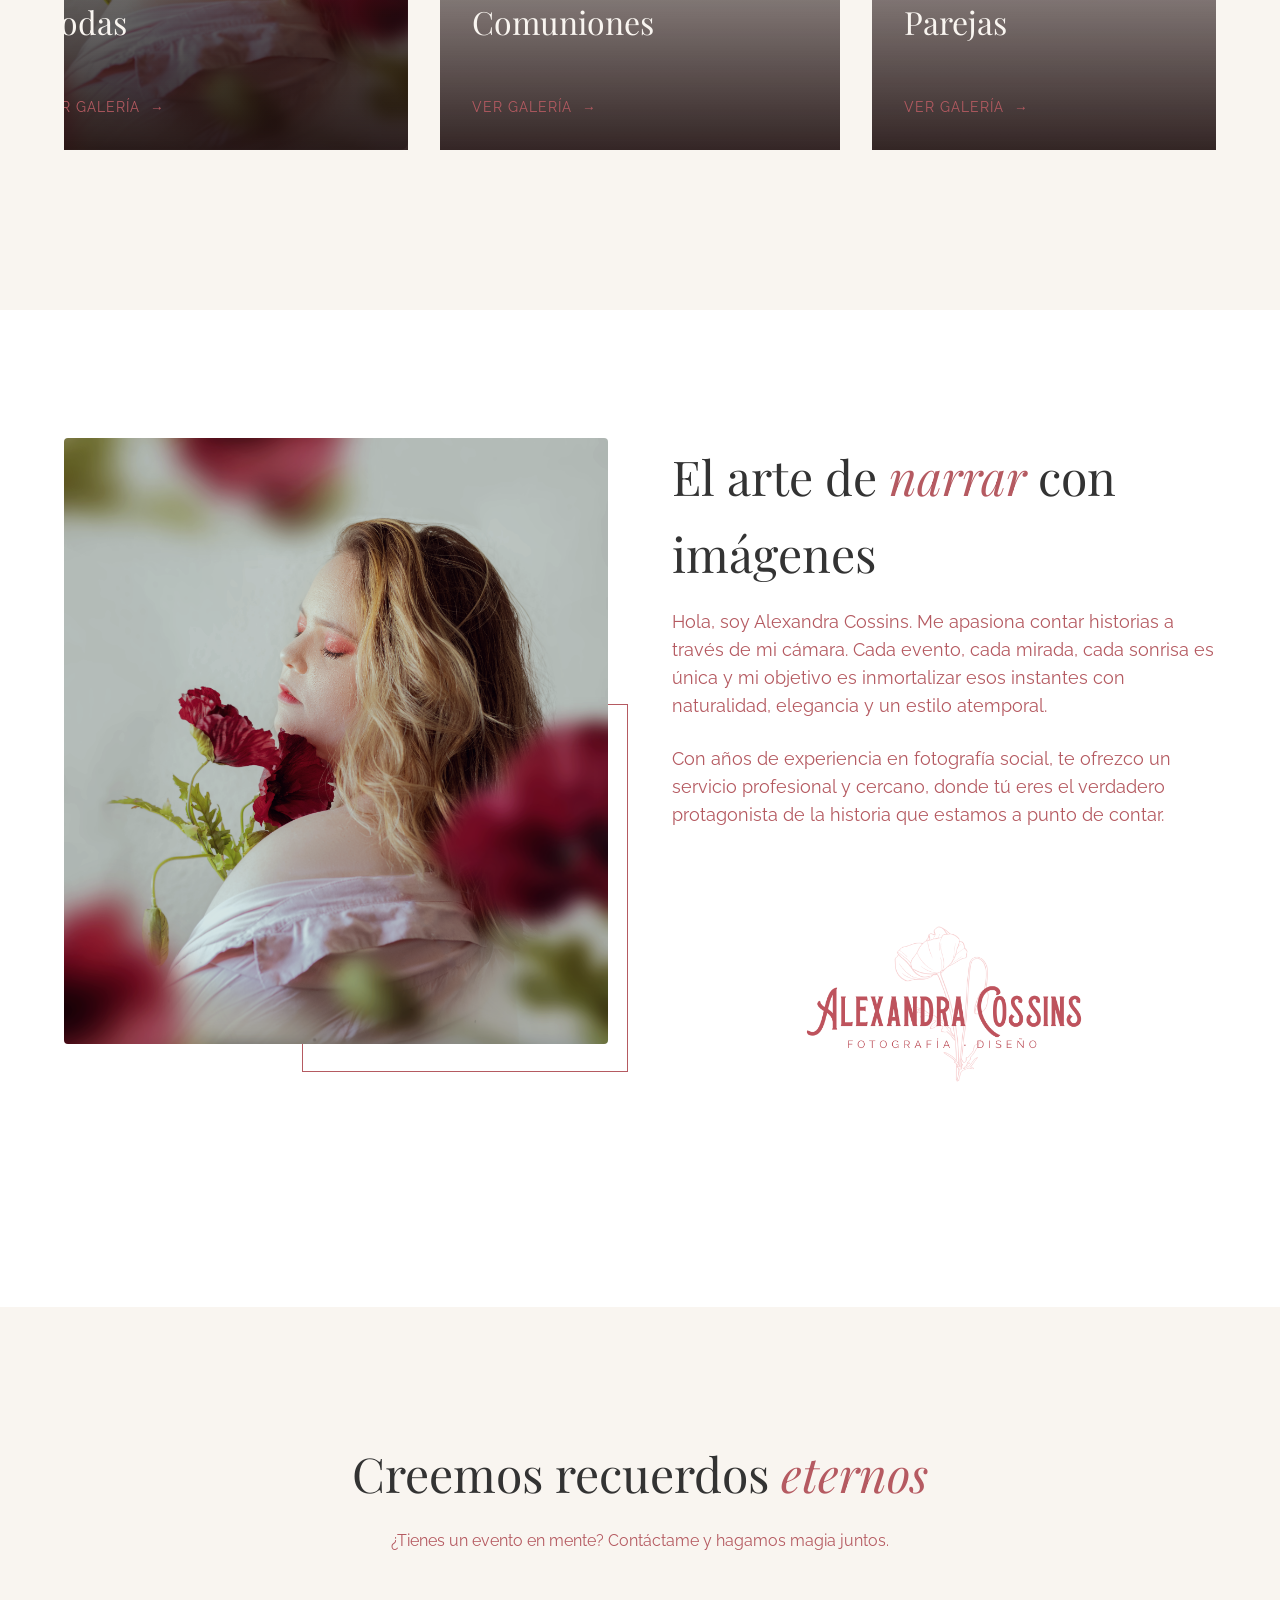
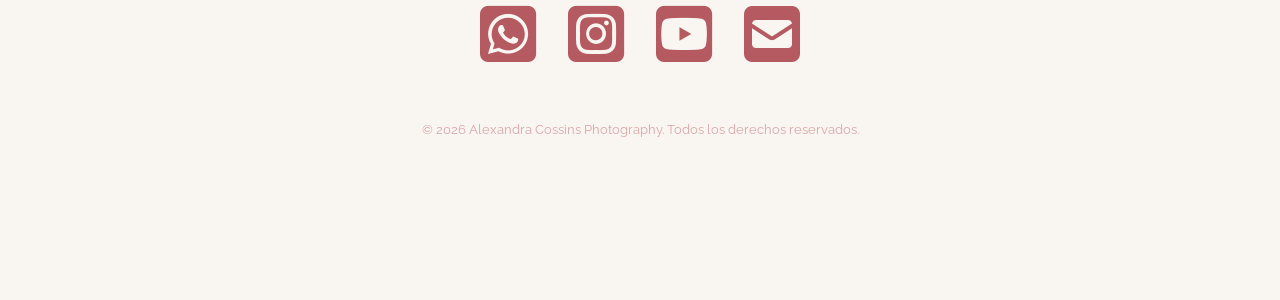
==== commit 93106048: "Añadir icono de YouTube en el footer" ====
--- a/index.html
+++ b/index.html
@@ -137,6 +137,9 @@
                 <a href="https://www.instagram.com/alexandra.cossins/" target="_blank" rel="noopener noreferrer" class="social-link" aria-label="Instagram">
                     <i class="fa-brands fa-square-instagram"></i>
                 </a>
+                <a href="https://www.youtube.com/@Alexandra.Cossins" target="_blank" rel="noopener noreferrer" class="social-link" aria-label="YouTube">
+                    <i class="fa-brands fa-square-youtube"></i>
+                </a>
                 <a href="mailto:info@alexandracossins.com" class="social-link" aria-label="Email">
                     <i class="fa-solid fa-square-envelope"></i>
                 </a>
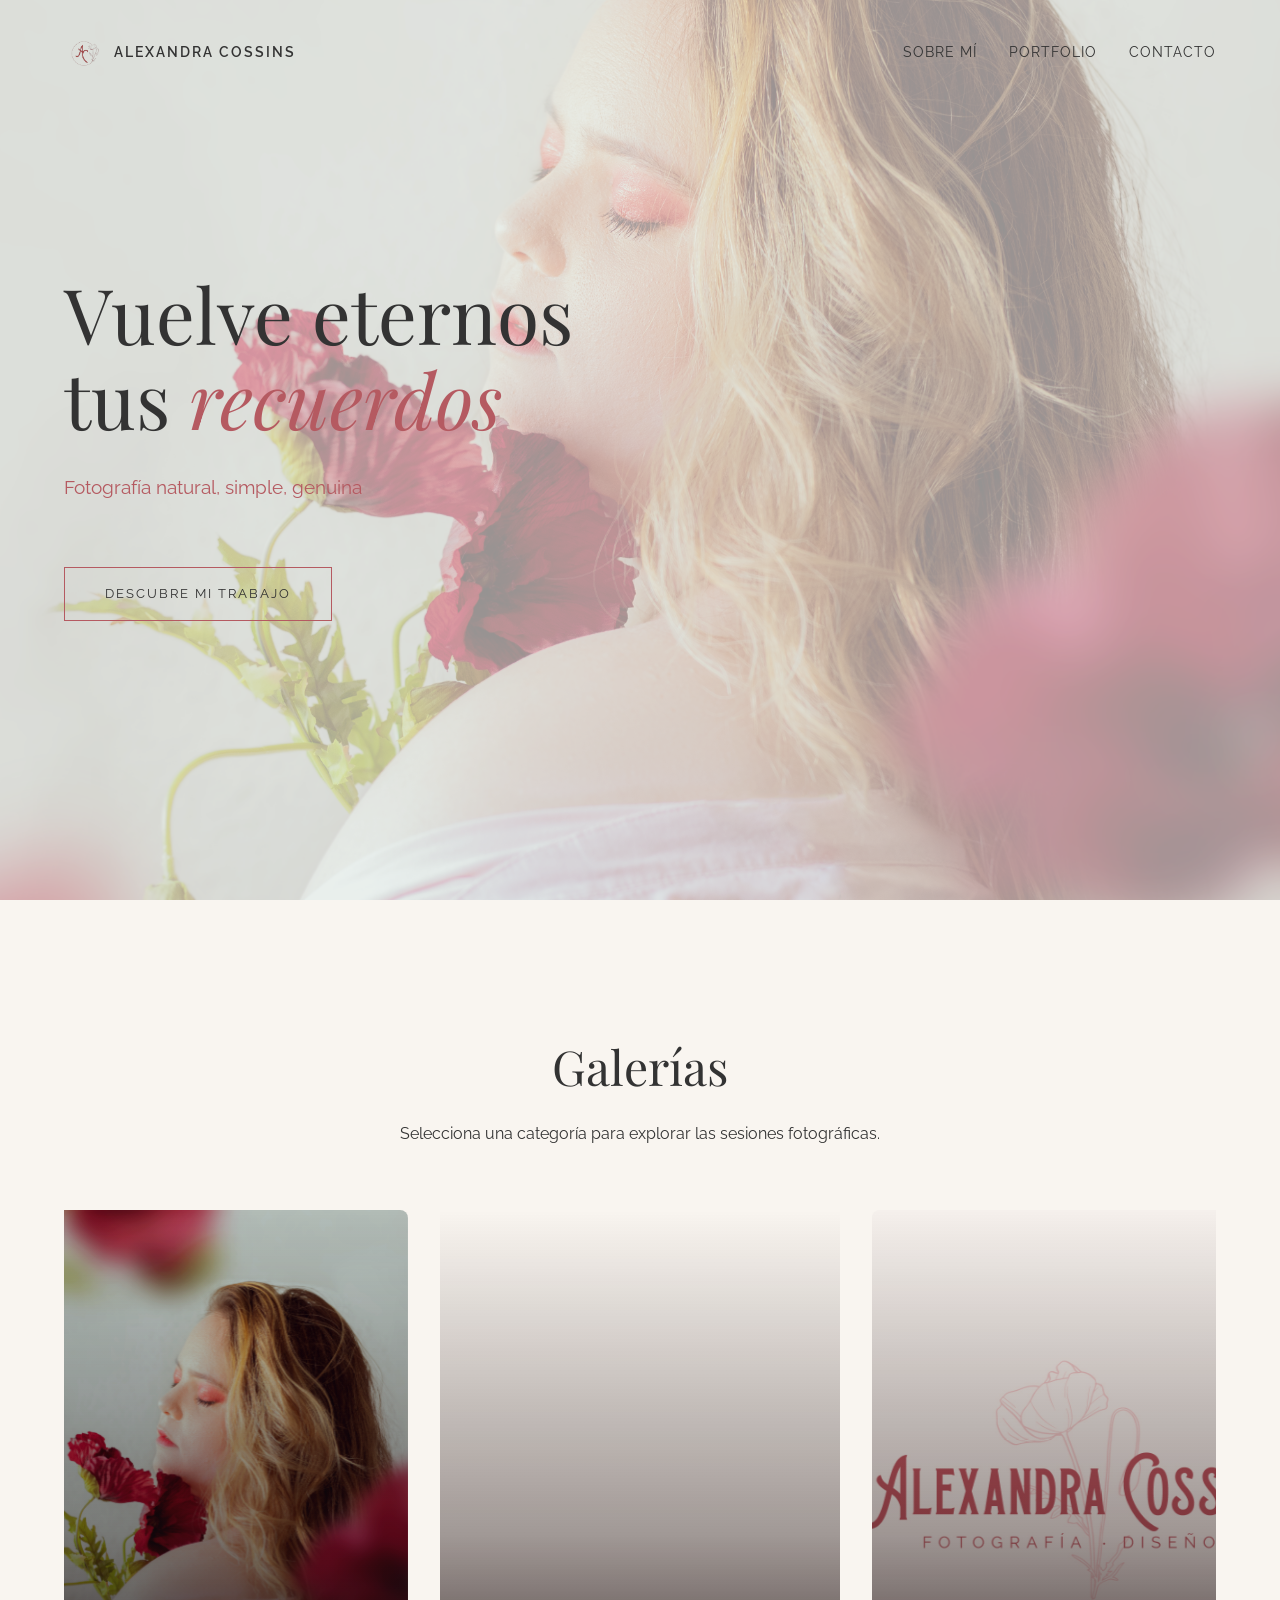
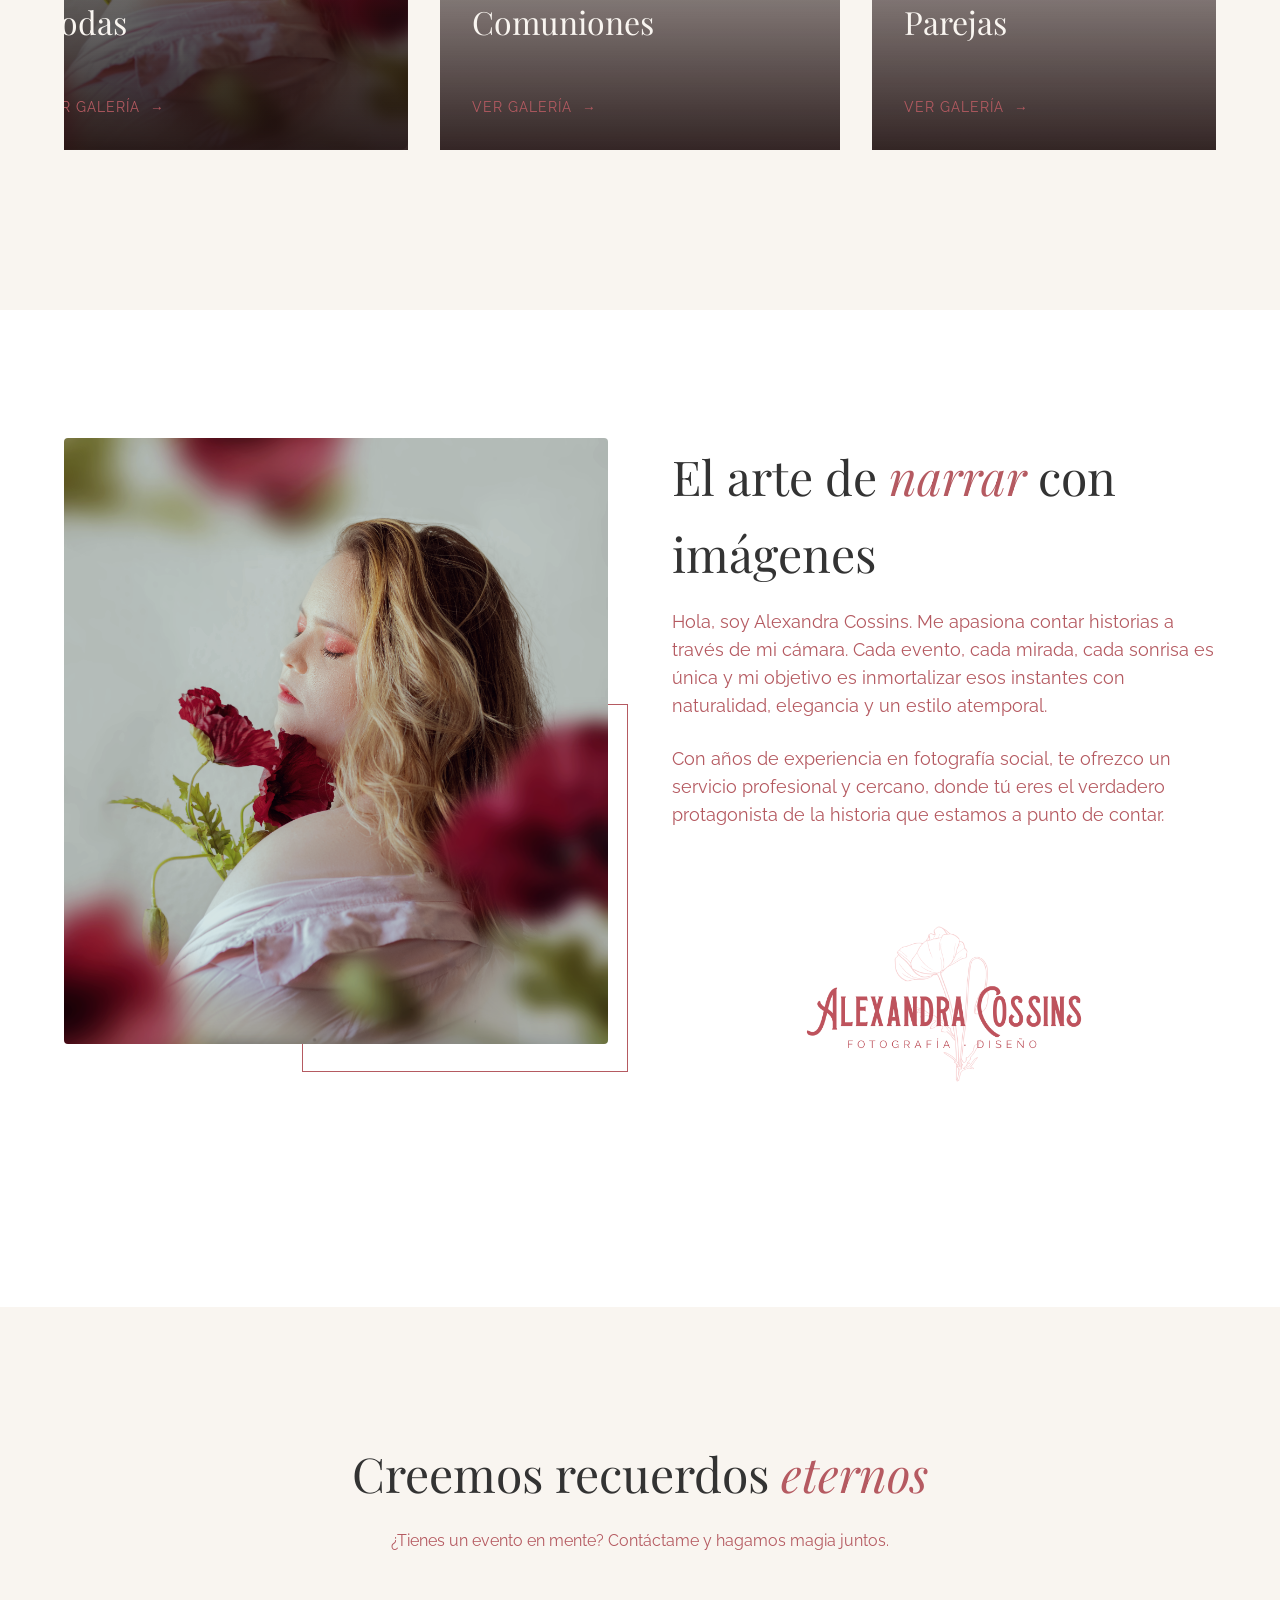
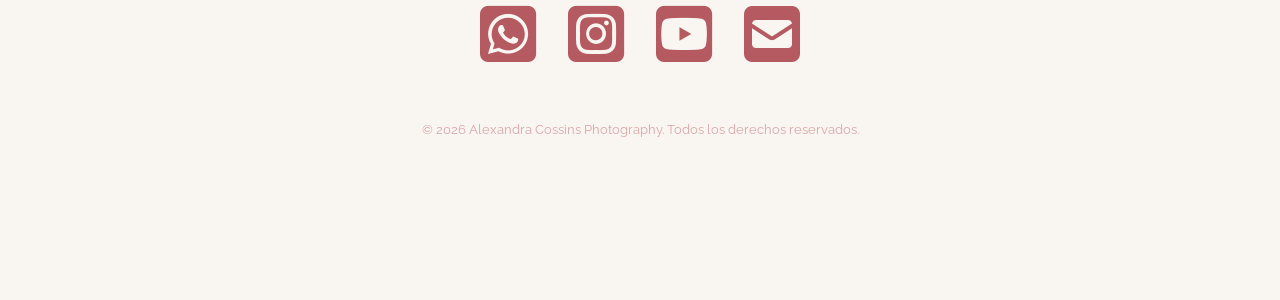
==== commit ce3c9122: "Actualizar titulo y subtitulo del hero en index.html" ====
--- a/index.html
+++ b/index.html
@@ -26,7 +26,7 @@
         <nav>
             <ul>
                 <li><a href="#about" class="nav-link">Sobre Mí</a></li>
-                <li><a href="#portfolio" class="nav-link">Portfolio</a></li>
+                <li><a href="portfolio.html" class="nav-link">Portfolio</a></li>
                 <li><a href="#contact" class="nav-link">Contacto</a></li>
             </ul>
         </nav>
@@ -36,9 +36,9 @@
         <section id="hero" class="hero">
             <div class="hero-bg"></div>
             <div class="hero-content reveal-text">
-                <h1>La belleza de <br> lo <em>efímero</em></h1>
-                <p>Fotografía de Eventos y Social con un toque elegante y natural.</p>
-                <a href="#portfolio" class="btn-primary">Descubre mi Trabajo</a>
+                <h1>Vuelve eternos <br> tus <em>recuerdos</em></h1>
+                <p>Fotografía natural, simple, genuina</p>
+                <a href="portfolio.html" class="btn-primary">Descubre mi Trabajo</a>
             </div>
         </section>
 
--- a/styles/main.css
+++ b/styles/main.css
@@ -635,3 +635,184 @@
     font-style: italic;
     text-align: center;
 }
+
+/* Portfolio Desk Experience */
+.portfolio-header {
+    padding: calc(var(--spacing-xl) + 40px) 5% var(--spacing-md);
+    text-align: center;
+    background-color: var(--bg-color);
+}
+.portfolio-header h1 {
+    margin-bottom: 0.5rem;
+}
+.portfolio-header p {
+    color: var(--text-secondary);
+    font-size: 1.15rem;
+    max-width: 600px;
+    margin: 0 auto;
+}
+
+.portfolio-desk-section {
+    position: relative;
+    width: 100%;
+    min-height: 88vh;
+    display: flex;
+    align-items: center;
+    justify-content: center;
+    background-image: url('../assets/portfolio-desk-bg.jpg');
+    background-size: cover;
+    background-position: center;
+    background-repeat: no-repeat;
+    padding: 5rem 6%;
+    overflow: hidden;
+    box-shadow: inset 0 8px 20px rgba(0,0,0,0.03), inset 0 -8px 20px rgba(0,0,0,0.03);
+}
+
+.portfolio-desk-overlay {
+    position: absolute;
+    top: 0; left: 0; width: 100%; height: 100%;
+    background: transparent;
+    pointer-events: none;
+}
+
+.polaroids-table-container {
+    position: relative;
+    z-index: 5;
+    display: flex;
+    justify-content: center;
+    align-items: center;
+    gap: 2.2rem;
+    flex-wrap: wrap;
+    max-width: 980px;
+    width: 100%;
+    margin: 0 auto;
+}
+
+.desk-polaroid {
+    background-color: #ffffff;
+    padding: 16px 16px 22px 16px;
+    width: 275px;
+    border-radius: 2px;
+    border: 1px solid rgba(0, 0, 0, 0.06);
+    box-shadow: 0 16px 32px rgba(20, 10, 5, 0.12), 0 3px 8px rgba(0, 0, 0, 0.05);
+    text-decoration: none;
+    display: flex;
+    flex-direction: column;
+    align-items: center;
+    transition: transform 0.45s cubic-bezier(0.16, 1, 0.3, 1), box-shadow 0.45s ease;
+    cursor: pointer;
+    position: relative;
+}
+
+.polaroid-tilt-1 {
+    transform: rotate(-3deg);
+}
+
+.polaroid-tilt-2 {
+    transform: rotate(1.5deg) translateY(-8px);
+}
+
+.polaroid-tilt-3 {
+    transform: rotate(3deg);
+}
+
+.desk-polaroid:hover {
+    transform: rotate(0deg) translateY(-14px) scale(1.03);
+    box-shadow: 0 28px 48px rgba(20, 10, 5, 0.18), 0 6px 16px rgba(0, 0, 0, 0.08);
+    z-index: 20;
+}
+
+.desk-polaroid-img-wrapper {
+    width: 100%;
+    aspect-ratio: 1 / 1;
+    overflow: hidden;
+    background-color: #eee;
+    margin-bottom: 16px;
+    box-shadow: inset 0 0 10px rgba(0,0,0,0.08);
+}
+
+.desk-polaroid-img-wrapper img {
+    width: 100%;
+    height: 100%;
+    object-fit: cover;
+    display: block;
+    transition: transform 0.6s cubic-bezier(0.16, 1, 0.3, 1), filter 0.6s ease;
+}
+
+.desk-polaroid:hover .desk-polaroid-img-wrapper img {
+    transform: scale(1.07);
+}
+
+.desk-polaroid-caption {
+    width: 100%;
+    text-align: center;
+}
+
+.desk-polaroid-caption h2 {
+    font-family: var(--font-serif);
+    font-size: 1.8rem;
+    color: #2b2b2b;
+    margin-bottom: 4px;
+    font-weight: 400;
+}
+
+.desk-polaroid-caption p {
+    font-family: var(--font-sans);
+    font-size: 0.85rem;
+    color: var(--accent-color);
+    letter-spacing: 1.5px;
+    text-transform: uppercase;
+    font-weight: 600;
+    margin-bottom: 8px;
+}
+
+.desk-polaroid-btn {
+    display: inline-flex;
+    align-items: center;
+    gap: 8px;
+    font-size: 0.8rem;
+    color: var(--text-primary);
+    text-transform: uppercase;
+    letter-spacing: 1px;
+    opacity: 0.7;
+    transition: opacity 0.3s ease, color 0.3s ease, transform 0.3s ease;
+}
+
+.desk-polaroid:hover .desk-polaroid-btn {
+    opacity: 1;
+    color: var(--accent-color);
+    transform: translateX(4px);
+}
+
+@media (max-width: 900px) {
+    .polaroids-table-container {
+        gap: 2.5rem;
+    }
+    .desk-polaroid {
+        width: 270px;
+    }
+}
+
+@media (max-width: 768px) {
+    .portfolio-header {
+        padding-top: calc(var(--spacing-xl) + 20px);
+    }
+    .portfolio-desk-section {
+        min-height: auto;
+        padding: 3.5rem 5%;
+        background-position: top right;
+    }
+    .polaroids-table-container {
+        flex-direction: column;
+        align-items: center;
+        gap: 2.8rem;
+    }
+    .desk-polaroid {
+        width: 100%;
+        max-width: 310px;
+    }
+    .polaroid-tilt-1 { transform: rotate(-1.5deg); }
+    .polaroid-tilt-2 { transform: rotate(1.5deg); }
+    .polaroid-tilt-3 { transform: rotate(-1deg); }
+}
+
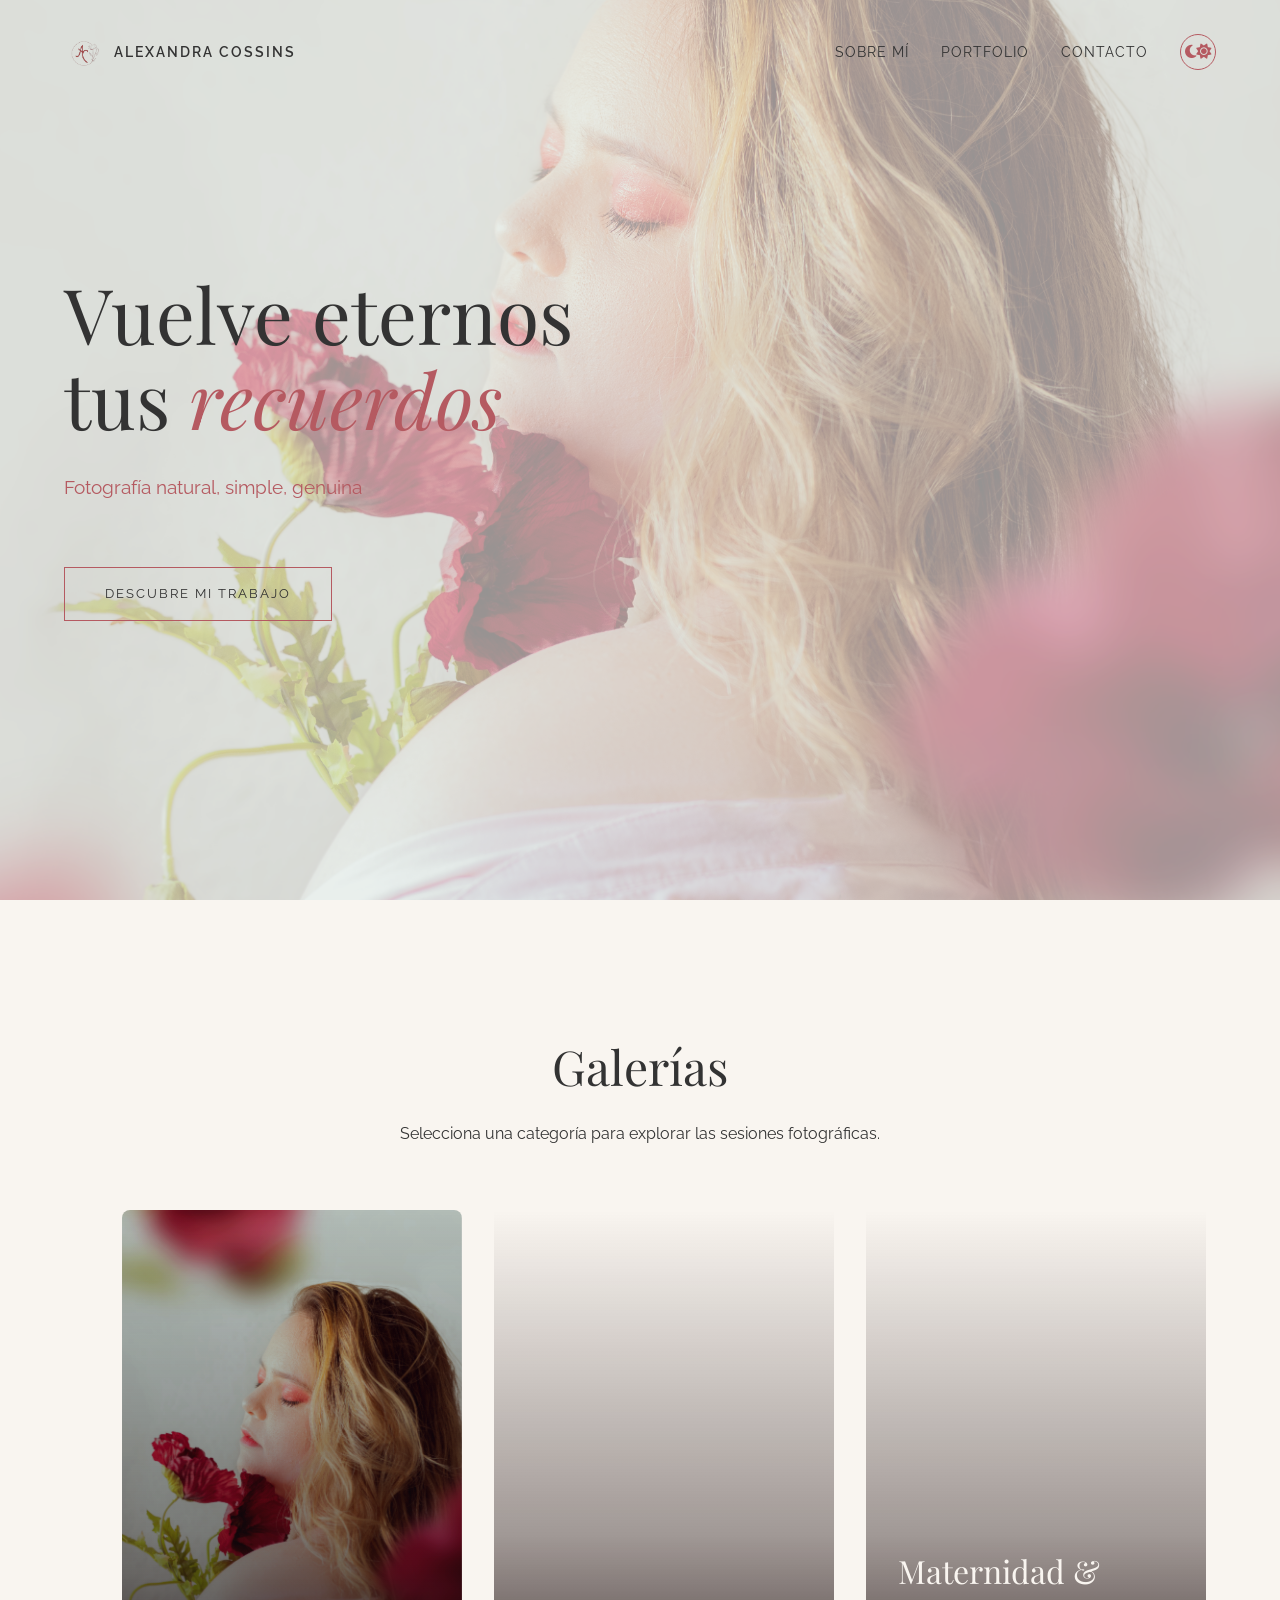
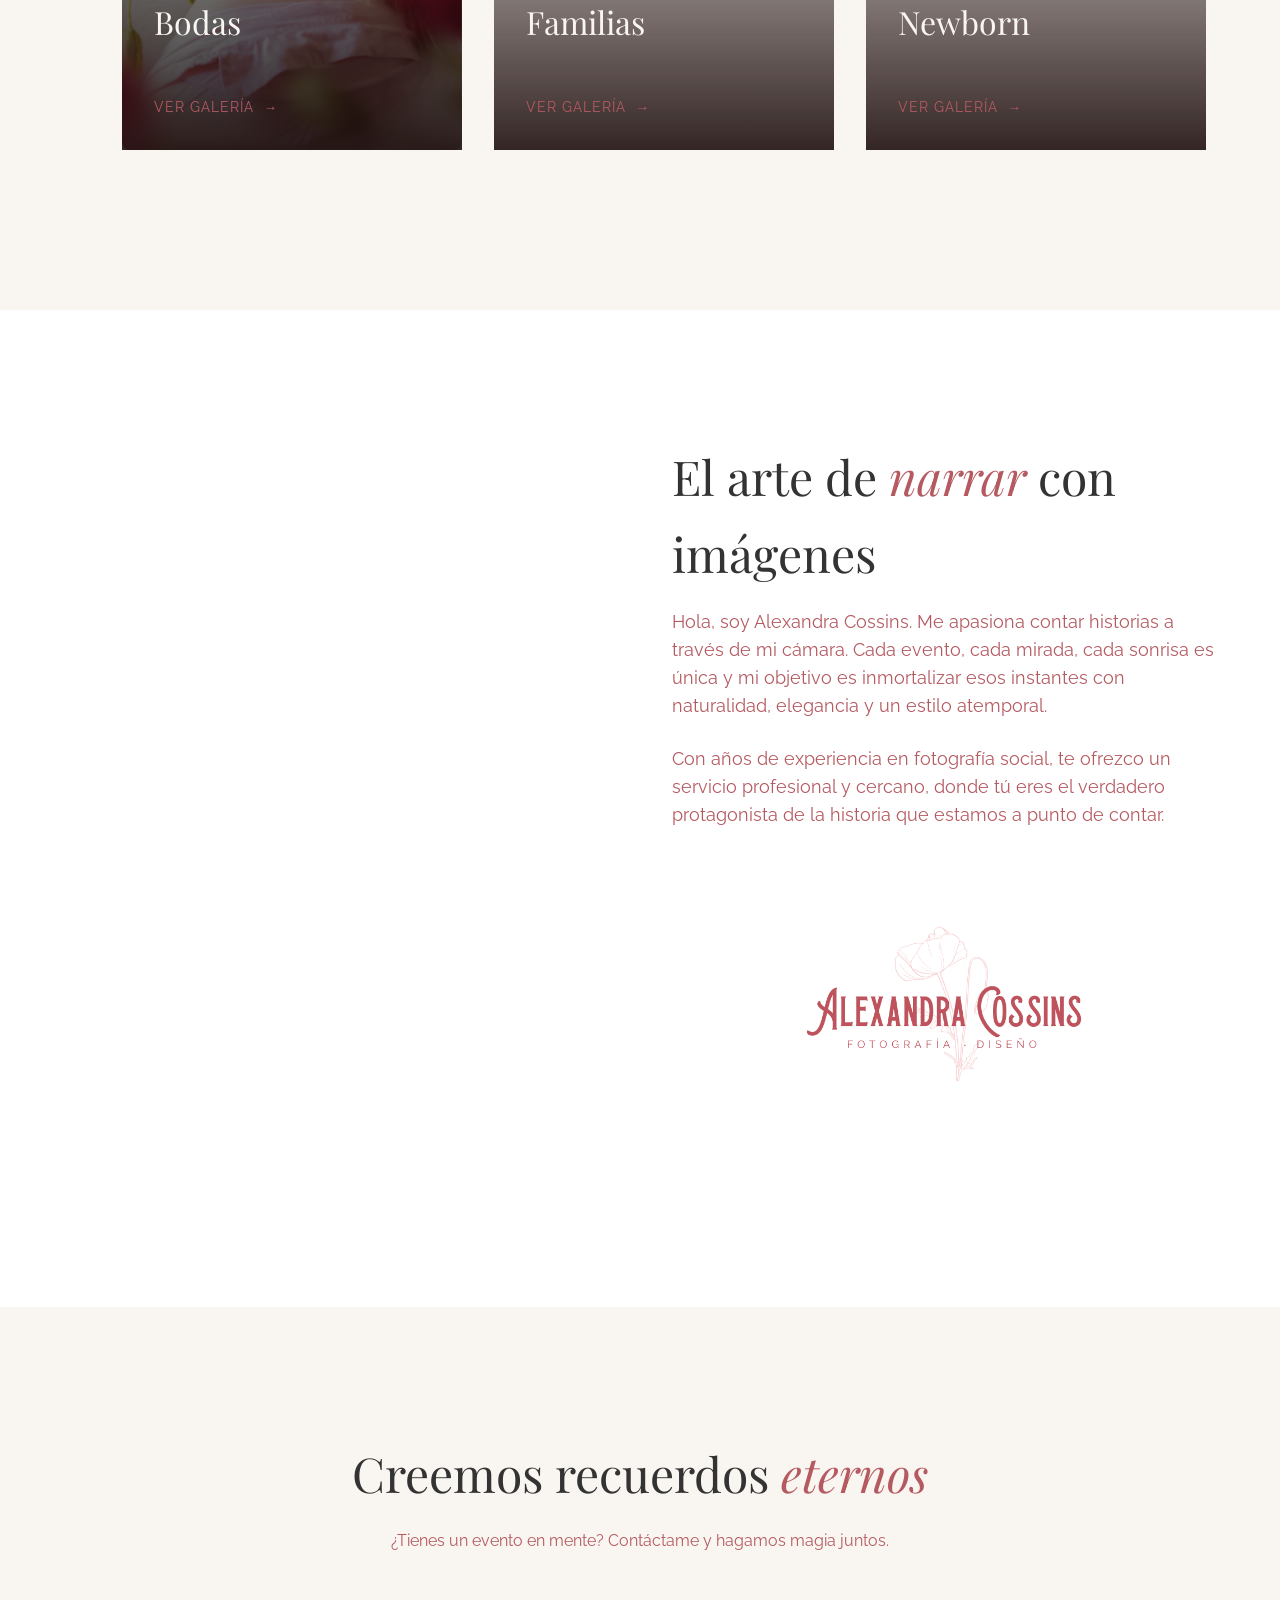
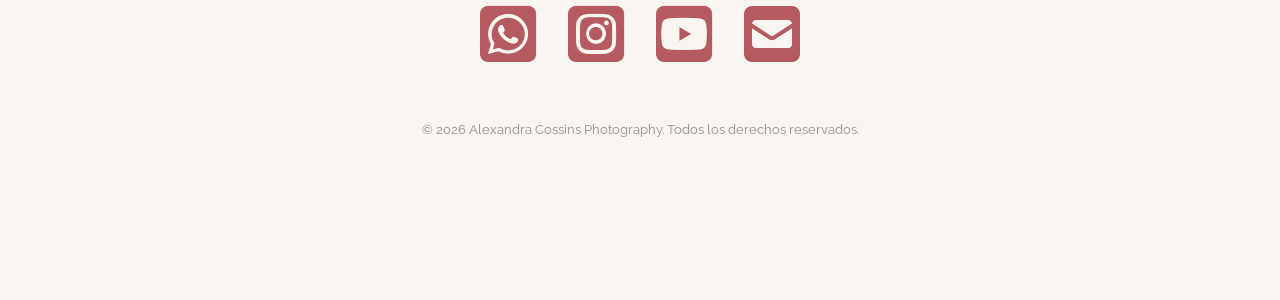
==== commit fa036336: "modo oscuro y nuevas galerias" ====
--- a/index.html
+++ b/index.html
@@ -12,6 +12,14 @@
     <link href="https://fonts.googleapis.com/css2?family=Raleway:wght@300;400;600&family=Playfair+Display:ital,wght@0,400;0,700;1,400&display=swap" rel="stylesheet">
     <!-- FontAwesome -->
     <link rel="stylesheet" href="https://cdnjs.cloudflare.com/ajax/libs/font-awesome/6.4.0/css/all.min.css">
+    <script>
+        (function() {
+            var saved = localStorage.getItem('theme');
+            if (saved) {
+                document.documentElement.setAttribute('data-theme', saved);
+            }
+        })();
+    </script>
 </head>
 <body>
     <div class="loader">
@@ -28,6 +36,12 @@
                 <li><a href="#about" class="nav-link">Sobre Mí</a></li>
                 <li><a href="portfolio.html" class="nav-link">Portfolio</a></li>
                 <li><a href="#contact" class="nav-link">Contacto</a></li>
+                <li>
+                    <button id="theme-toggle" class="theme-toggle-btn" aria-label="Cambiar tema" title="Cambiar tema">
+                        <i class="fa-solid fa-moon theme-icon-moon"></i>
+                        <i class="fa-solid fa-sun theme-icon-sun"></i>
+                    </button>
+                </li>
             </ul>
         </nav>
     </header>
@@ -50,14 +64,14 @@
             
             <div class="carousel-container">
                 <div class="carousel-track">
-                    <!-- Categoría Bodas -->
+                    <!-- Categoría 1: Bodas -->
                     <div class="category-card" onclick="window.location.href='bodas.html'">
                         <div class="card-img-wrapper">
                             <div class="swiper cube-swiper">
                                 <div class="swiper-wrapper">
                                     <div class="swiper-slide"><div class="card-bg" style="background-image: url('assets/IMG_54391.png');"></div></div>
+                                    <div class="swiper-slide"><div class="card-bg" style="background-image: url('https://images.unsplash.com/photo-1519741497674-611481863552?auto=format&fit=crop&w=800&q=80');"></div></div>
                                     <div class="swiper-slide"><div class="card-bg" style="background-image: url('assets/LOGO.jpg');"></div></div>
-                                    <div class="swiper-slide"><div class="card-bg" style="background-image: url('assets/IMG_54391.png');"></div></div>
                                 </div>
                             </div>
                             <div class="card-overlay"></div>
@@ -69,32 +83,51 @@
                         </div>
                     </div>
                     
-                    <!-- Categoría Comuniones -->
-                    <div class="category-card" onclick="window.location.href='comuniones.html'">
+                    <!-- Categoría 2: Familias -->
+                    <div class="category-card" onclick="window.location.href='familias.html'">
                         <div class="card-img-wrapper">
                             <div class="swiper cube-swiper">
                                 <div class="swiper-wrapper">
-                                    <div class="swiper-slide"><div class="card-bg" style="background-image: url('assets/ac\ poppy\ limpio\ \[Recuperado\]-07.png');"></div></div>
-                                    <div class="swiper-slide"><div class="card-bg" style="background-image: url('assets/LOGO.jpg');"></div></div>
+                                    <div class="swiper-slide"><div class="card-bg" style="background-image: url('https://images.unsplash.com/photo-1576765608535-5f04d1e3f289?auto=format&fit=crop&w=800&q=80');"></div></div>
+                                    <div class="swiper-slide"><div class="card-bg" style="background-image: url('https://images.unsplash.com/photo-1511895426328-dc8714191300?auto=format&fit=crop&w=800&q=80');"></div></div>
                                     <div class="swiper-slide"><div class="card-bg" style="background-image: url('assets/ac\ poppy\ limpio\ \[Recuperado\]-07.png');"></div></div>
                                 </div>
                             </div>
                             <div class="card-overlay"></div>
                         </div>
                         <div class="card-content">
-                            <h3>Comuniones</h3>
-                            <p>Recuerdos para siempre</p>
+                            <h3>Familias</h3>
+                            <p>Vínculos que trascienden</p>
                             <span class="view-btn">Ver Galería <span class="arrow">→</span></span>
                         </div>
                     </div>
 
-                    <!-- Categoría Parejas -->
+                    <!-- Categoría 3: Maternidad & Newborn -->
+                    <div class="category-card" onclick="window.location.href='maternidad-newborn.html'">
+                        <div class="card-img-wrapper">
+                            <div class="swiper cube-swiper">
+                                <div class="swiper-wrapper">
+                                    <div class="swiper-slide"><div class="card-bg" style="background-image: url('https://images.unsplash.com/photo-1519689680058-324335c77eba?auto=format&fit=crop&w=800&q=80');"></div></div>
+                                    <div class="swiper-slide"><div class="card-bg" style="background-image: url('https://images.unsplash.com/photo-1522771739844-6a9f6d5f14af?auto=format&fit=crop&w=800&q=80');"></div></div>
+                                    <div class="swiper-slide"><div class="card-bg" style="background-image: url('https://images.unsplash.com/photo-1555252333-9f8e92e65df9?auto=format&fit=crop&w=800&q=80');"></div></div>
+                                </div>
+                            </div>
+                            <div class="card-overlay"></div>
+                        </div>
+                        <div class="card-content">
+                            <h3>Maternidad & Newborn</h3>
+                            <p>El milagro de una nueva vida</p>
+                            <span class="view-btn">Ver Galería <span class="arrow">→</span></span>
+                        </div>
+                    </div>
+
+                    <!-- Categoría 4: Parejas -->
                     <div class="category-card" onclick="window.location.href='parejas.html'">
                         <div class="card-img-wrapper">
                             <div class="swiper cube-swiper">
                                 <div class="swiper-wrapper">
-                                    <div class="swiper-slide"><div class="card-bg" style="background-image: url('assets/LOGO.jpg');"></div></div>
-                                    <div class="swiper-slide"><div class="card-bg" style="background-image: url('assets/IMG_54391.png');"></div></div>
+                                    <div class="swiper-slide"><div class="card-bg" style="background-image: url('https://images.unsplash.com/photo-1511200155255-b82bf5f2845c?auto=format&fit=crop&w=800&q=80');"></div></div>
+                                    <div class="swiper-slide"><div class="card-bg" style="background-image: url('https://images.unsplash.com/photo-1529333166437-7750a6dd5a70?auto=format&fit=crop&w=800&q=80');"></div></div>
                                     <div class="swiper-slide"><div class="card-bg" style="background-image: url('assets/LOGO.jpg');"></div></div>
                                 </div>
                             </div>
--- a/styles/main.css
+++ b/styles/main.css
@@ -1,11 +1,50 @@
 :root {
+    /* Color Scheme */
+    color-scheme: light;
+
+    /* Theme colors */
     --bg-color: #F9F5F0; /* Crema suave */
     --surface-color: #FFFFFF;
+    --surface-elevated: #FAFAFA;
     --text-primary: #333333; /* Gris muy oscuro para legibilidad */
     --text-secondary: #B55A61; /* Rosa terracota de la marca */
+    --text-muted: #777777;
     --accent-color: #B55A61;
     --accent-hover: #D98A8E; /* Rosa empolvado */
     
+    /* Component specific */
+    --navbar-bg-scrolled: rgba(249, 245, 240, 0.95);
+    --navbar-border: rgba(181, 90, 97, 0.15);
+    --card-bg: #FFFFFF;
+    --card-border: rgba(0, 0, 0, 0.06);
+    --card-shadow: 0 16px 32px rgba(20, 10, 5, 0.12), 0 3px 8px rgba(0, 0, 0, 0.05);
+    --card-shadow-hover: 0 28px 48px rgba(20, 10, 5, 0.18), 0 6px 16px rgba(0, 0, 0, 0.08);
+    --card-title-color: #2b2b2b;
+    --card-text-color: var(--text-primary);
+    
+    --gallery-card-bg: #fafafa;
+    --gallery-card-border: rgba(0, 0, 0, 0.08);
+    --gallery-img-border: #dddddd;
+    --gallery-shadow: 0 4px 15px rgba(181, 90, 97, 0.1);
+    --gallery-shadow-hover: 0 15px 40px rgba(181, 90, 97, 0.25);
+    --gallery-caption-color: #333333;
+    --gallery-caption-link: #111111;
+    --gallery-blur-brightness: 0.5;
+
+    --lightbox-bg: rgba(249, 245, 240, 0.96);
+    --lightbox-card-bg: #fafafa;
+    --lightbox-card-border: rgba(0, 0, 0, 0.08);
+    --lightbox-shadow: 0 15px 50px rgba(0, 0, 0, 0.15);
+    --lightbox-caption-color: #333333;
+
+    --desk-overlay: transparent;
+    --desk-filter: none;
+
+    --loader-logo-filter: none;
+    --signature-filter: none;
+    --logo-filter: none;
+
+    /* Typography & Spacing */
     --font-sans: 'Raleway', sans-serif;
     --font-serif: 'Playfair Display', serif; /* Alternativa a Salted Monthoers */
     
@@ -16,6 +55,156 @@
 
     --transition-slow: 0.8s cubic-bezier(0.16, 1, 0.3, 1);
     --transition-fast: 0.3s ease;
+    --transition-theme: background-color 0.4s ease, color 0.4s ease, border-color 0.4s ease, box-shadow 0.4s ease;
+}
+
+/* Modo oscuro automático según preferencia del dispositivo */
+@media (prefers-color-scheme: dark) {
+    :root:not([data-theme="light"]) {
+        color-scheme: dark;
+
+        /* Dark Theme colors */
+        --bg-color: #131011; /* Carbón obsidiana con sutil matiz amapola */
+        --surface-color: #1a1617; /* Superficie oscura cálida */
+        --surface-elevated: #231d1f;
+        --text-primary: #F7EFE9; /* Crema marfil claro y cálido */
+        --text-secondary: #E2949A; /* Rosa terracota luminoso y legible */
+        --text-muted: #A39697;
+        --accent-color: #E2858B; /* Amapola vibrante elegante */
+        --accent-hover: #F3B5B9; /* Rosa suave luminoso */
+
+        /* Component specific */
+        --navbar-bg-scrolled: rgba(19, 16, 17, 0.92);
+        --navbar-border: rgba(226, 133, 139, 0.2);
+        
+        /* Polaroids siempre blancas como papel fotográfico auténtico */
+        --card-bg: #FFFFFF;
+        --card-border: rgba(0, 0, 0, 0.08);
+        --card-shadow: 0 16px 36px rgba(0, 0, 0, 0.65), 0 2px 8px rgba(0, 0, 0, 0.4);
+        --card-shadow-hover: 0 28px 56px rgba(0, 0, 0, 0.85), 0 4px 16px rgba(0, 0, 0, 0.5);
+        --card-title-color: #2b2627;
+        --card-text-color: #555555;
+
+        --gallery-card-bg: #FFFFFF;
+        --gallery-card-border: rgba(0, 0, 0, 0.08);
+        --gallery-img-border: #dddddd;
+        --gallery-shadow: 0 12px 32px rgba(0, 0, 0, 0.65), 0 2px 8px rgba(0, 0, 0, 0.4);
+        --gallery-shadow-hover: 0 26px 58px rgba(0, 0, 0, 0.85), 0 4px 16px rgba(0, 0, 0, 0.5);
+        --gallery-caption-color: #2b2627;
+        --gallery-caption-link: #111111;
+        --gallery-blur-brightness: 0.35;
+
+        --lightbox-bg: rgba(12, 10, 11, 0.96);
+        --lightbox-card-bg: #FFFFFF;
+        --lightbox-card-border: rgba(0, 0, 0, 0.08);
+        --lightbox-shadow: 0 25px 70px rgba(0, 0, 0, 0.9);
+        --lightbox-caption-color: #2b2627;
+
+        --desk-overlay: rgba(14, 12, 13, 0.68);
+        --desk-filter: brightness(0.68) saturate(1.15) contrast(1.05);
+
+        --loader-logo-filter: drop-shadow(0 0 14px rgba(226, 133, 139, 0.35)) brightness(1.2);
+        --signature-filter: brightness(1.2) drop-shadow(0 0 8px rgba(226, 133, 139, 0.22));
+        --logo-filter: drop-shadow(0 0 5px rgba(226, 133, 139, 0.22)) brightness(1.15);
+
+        scrollbar-color: rgba(226, 133, 139, 0.4) #131011;
+    }
+}
+
+/* Modo oscuro manual forzado */
+:root[data-theme="dark"] {
+    color-scheme: dark;
+
+    --bg-color: #131011;
+    --surface-color: #1a1617;
+    --surface-elevated: #231d1f;
+    --text-primary: #F7EFE9;
+    --text-secondary: #E2949A;
+    --text-muted: #A39697;
+    --accent-color: #E2858B;
+    --accent-hover: #F3B5B9;
+
+    --navbar-bg-scrolled: rgba(19, 16, 17, 0.92);
+    --navbar-border: rgba(226, 133, 139, 0.2);
+    
+    /* Polaroids siempre blancas como papel fotográfico auténtico */
+    --card-bg: #FFFFFF;
+    --card-border: rgba(0, 0, 0, 0.08);
+    --card-shadow: 0 16px 36px rgba(0, 0, 0, 0.65), 0 2px 8px rgba(0, 0, 0, 0.4);
+    --card-shadow-hover: 0 28px 56px rgba(0, 0, 0, 0.85), 0 4px 16px rgba(0, 0, 0, 0.5);
+    --card-title-color: #2b2627;
+    --card-text-color: #555555;
+
+    --gallery-card-bg: #FFFFFF;
+    --gallery-card-border: rgba(0, 0, 0, 0.08);
+    --gallery-img-border: #dddddd;
+    --gallery-shadow: 0 12px 32px rgba(0, 0, 0, 0.65), 0 2px 8px rgba(0, 0, 0, 0.4);
+    --gallery-shadow-hover: 0 26px 58px rgba(0, 0, 0, 0.85), 0 4px 16px rgba(0, 0, 0, 0.5);
+    --gallery-caption-color: #2b2627;
+    --gallery-caption-link: #111111;
+    --gallery-blur-brightness: 0.35;
+
+    --lightbox-bg: rgba(12, 10, 11, 0.96);
+    --lightbox-card-bg: #FFFFFF;
+    --lightbox-card-border: rgba(0, 0, 0, 0.08);
+    --lightbox-shadow: 0 25px 70px rgba(0, 0, 0, 0.9);
+    --lightbox-caption-color: #2b2627;
+
+    --desk-overlay: rgba(14, 12, 13, 0.68);
+    --desk-filter: brightness(0.68) saturate(1.15) contrast(1.05);
+
+    --loader-logo-filter: drop-shadow(0 0 14px rgba(226, 133, 139, 0.35)) brightness(1.2);
+    --signature-filter: brightness(1.2) drop-shadow(0 0 8px rgba(226, 133, 139, 0.22));
+    --logo-filter: drop-shadow(0 0 5px rgba(226, 133, 139, 0.22)) brightness(1.15);
+
+    scrollbar-color: rgba(226, 133, 139, 0.4) #131011;
+}
+
+/* Modo claro manual forzado */
+:root[data-theme="light"] {
+    color-scheme: light;
+
+    --bg-color: #F9F5F0;
+    --surface-color: #FFFFFF;
+    --surface-elevated: #FAFAFA;
+    --text-primary: #333333;
+    --text-secondary: #B55A61;
+    --text-muted: #777777;
+    --accent-color: #B55A61;
+    --accent-hover: #D98A8E;
+    
+    --navbar-bg-scrolled: rgba(249, 245, 240, 0.95);
+    --navbar-border: rgba(181, 90, 97, 0.15);
+    --card-bg: #FFFFFF;
+    --card-border: rgba(0, 0, 0, 0.06);
+    --card-shadow: 0 16px 32px rgba(20, 10, 5, 0.12), 0 3px 8px rgba(0, 0, 0, 0.05);
+    --card-shadow-hover: 0 28px 48px rgba(20, 10, 5, 0.18), 0 6px 16px rgba(0, 0, 0, 0.08);
+    --card-title-color: #2b2b2b;
+    --card-text-color: var(--text-primary);
+    
+    --gallery-card-bg: #fafafa;
+    --gallery-card-border: rgba(0, 0, 0, 0.08);
+    --gallery-img-border: #dddddd;
+    --gallery-shadow: 0 4px 15px rgba(181, 90, 97, 0.1);
+    --gallery-shadow-hover: 0 15px 40px rgba(181, 90, 97, 0.25);
+    --gallery-caption-color: #333333;
+    --gallery-caption-link: #111111;
+    --gallery-blur-brightness: 0.5;
+
+    --lightbox-bg: rgba(249, 245, 240, 0.96);
+    --lightbox-card-bg: #fafafa;
+    --lightbox-card-border: rgba(0, 0, 0, 0.08);
+    --lightbox-shadow: 0 15px 50px rgba(0, 0, 0, 0.15);
+    --lightbox-caption-color: #333333;
+
+    --desk-overlay: transparent;
+    --desk-filter: none;
+
+    --loader-logo-filter: none;
+    --signature-filter: none;
+    --logo-filter: none;
+
+    scrollbar-color: auto;
 }
 
 * {
@@ -29,6 +218,7 @@
     overflow-x: hidden;
     max-width: 100%;
     background-color: var(--bg-color);
+    transition: background-color 0.4s ease;
 }
 
 body {
@@ -38,6 +228,7 @@
     line-height: 1.6;
     overflow-x: hidden;
     max-width: 100%;
+    transition: background-color 0.4s ease, color 0.4s ease;
 }
 
 /* Loader */
@@ -49,7 +240,7 @@
     justify-content: center;
     align-items: center;
     z-index: 9999;
-    transition: opacity var(--transition-slow);
+    transition: opacity var(--transition-slow), background-color 0.4s ease;
 }
 .loader.hide {
     opacity: 0;
@@ -60,6 +251,8 @@
     width: 90%;
     height: auto;
     animation: pulse 2s infinite ease-in-out;
+    filter: var(--loader-logo-filter);
+    transition: filter 0.4s ease;
 }
 @keyframes pulse {
     0% { transform: scale(0.9); opacity: 0.7; }
@@ -102,13 +295,14 @@
     justify-content: space-between;
     align-items: center;
     z-index: 1000;
-    transition: background-color var(--transition-fast), padding var(--transition-fast);
+    transition: background-color var(--transition-fast), padding var(--transition-fast), border-color 0.4s ease;
 }
 .navbar.scrolled {
-    background-color: rgba(249, 245, 240, 0.95);
+    background-color: var(--navbar-bg-scrolled);
     backdrop-filter: blur(10px);
+    -webkit-backdrop-filter: blur(10px);
     padding: var(--spacing-sm) 5%;
-    border-bottom: 1px solid rgba(181, 90, 97, 0.15);
+    border-bottom: 1px solid var(--navbar-border);
 }
 .logo {
     display: flex;
@@ -124,10 +318,13 @@
     height: 40px;
     border-radius: 50%;
     object-fit: cover;
+    filter: var(--logo-filter);
+    transition: filter 0.4s ease;
 }
 nav ul {
     list-style: none;
     display: flex;
+    align-items: center;
     gap: var(--spacing-md);
 }
 .nav-link {
@@ -144,11 +341,67 @@
     background-color: var(--accent-color);
     transition: width var(--transition-fast);
 }
-.nav-link:hover {
+.nav-link:hover,
+.nav-link.active {
     color: var(--accent-color);
 }
-.nav-link:hover::after {
-    width: 100%;
+.nav-link:hover::after,
+.nav-link.active::after {
+    width: 100%;
+}
+
+/* Theme Toggle Button */
+.theme-toggle-btn {
+    background: transparent;
+    border: 1px solid var(--accent-color);
+    color: var(--accent-color);
+    width: 36px;
+    height: 36px;
+    border-radius: 50%;
+    display: inline-flex;
+    align-items: center;
+    justify-content: center;
+    cursor: pointer;
+    font-size: 0.95rem;
+    padding: 0;
+    line-height: 1;
+    transition: background-color var(--transition-fast), color var(--transition-fast), transform var(--transition-fast), border-color var(--transition-fast);
+}
+.theme-toggle-btn:hover {
+    background-color: var(--accent-color);
+    color: var(--bg-color);
+    transform: rotate(15deg) scale(1.08);
+}
+.theme-toggle-btn:focus-visible {
+    outline: 2px solid var(--accent-color);
+    outline-offset: 2px;
+}
+.theme-icon-sun {
+    display: none;
+}
+.theme-icon-moon {
+    display: inline-block;
+}
+
+@media (prefers-color-scheme: dark) {
+    :root:not([data-theme="light"]) .theme-icon-sun {
+        display: inline-block;
+    }
+    :root:not([data-theme="light"]) .theme-icon-moon {
+        display: none;
+    }
+}
+:root[data-theme="dark"] .theme-icon-sun {
+    display: inline-block;
+}
+:root[data-theme="dark"] .theme-icon-moon {
+    display: none;
+}
+:root[data-theme="light"] .theme-icon-sun {
+    display: none;
+}
+:root[data-theme="light"] .theme-icon-moon {
+    display: inline-block;
 }
 
 /* Buttons */
@@ -200,6 +453,17 @@
     z-index: 0;
     transform: scale(1.1);
     animation: zoomOut 20s infinite alternate linear;
+    transition: opacity 0.4s ease, filter 0.4s ease;
+}
+@media (prefers-color-scheme: dark) {
+    :root:not([data-theme="light"]) .hero-bg {
+        opacity: 0.28;
+        filter: brightness(0.9) contrast(1.1);
+    }
+}
+:root[data-theme="dark"] .hero-bg {
+    opacity: 0.28;
+    filter: brightness(0.9) contrast(1.1);
 }
 @keyframes zoomOut {
     0% { transform: scale(1.1); }
@@ -241,12 +505,14 @@
     overflow-x: auto;
     scroll-snap-type: x mandatory;
     scrollbar-width: none; /* Firefox */
-    padding-bottom: 2rem;
-}
-
-@media (min-width: 1025px) {
+    padding: 0 5% 2rem 5%;
+}
+
+@media (min-width: 1440px) {
     .carousel-track {
         justify-content: center;
+        padding-left: 0;
+        padding-right: 0;
     }
 }
 
@@ -255,7 +521,7 @@
 }
 .category-card {
     flex: 0 0 80vw;
-    max-width: 400px;
+    max-width: 340px;
     scroll-snap-align: center;
     position: relative;
     cursor: pointer;
@@ -345,6 +611,7 @@
     padding: var(--spacing-xl) 5%;
     background-color: var(--surface-color);
     overflow: hidden;
+    transition: background-color 0.4s ease;
 }
 .about-container {
     display: grid;
@@ -375,11 +642,21 @@
     height: 60%;
     border: 1px solid var(--accent-color);
     z-index: -1;
+    transition: border-color 0.4s ease, box-shadow 0.4s ease;
+}
+@media (prefers-color-scheme: dark) {
+    :root:not([data-theme="light"]) .image-accent {
+        box-shadow: 0 0 20px rgba(226, 133, 139, 0.2);
+    }
+}
+:root[data-theme="dark"] .image-accent {
+    box-shadow: 0 0 20px rgba(226, 133, 139, 0.2);
 }
 .about-text p {
     color: var(--text-secondary);
     margin-bottom: 1.5rem;
     font-size: 1.1rem;
+    transition: color 0.4s ease;
 }
 .about-text h2 {
     margin-top: 0;
@@ -390,6 +667,8 @@
     width: 100%;
     margin: -1.5rem auto 0 auto;
     opacity: 1;
+    filter: var(--signature-filter);
+    transition: filter 0.4s ease;
 }
 
 /* Footer */
@@ -398,6 +677,7 @@
     text-align: center;
     background-color: var(--bg-color);
     overflow: hidden;
+    transition: background-color 0.4s ease, color 0.4s ease;
 }
 footer h2 {
     margin-bottom: 1rem;
@@ -405,6 +685,7 @@
 footer p {
     color: var(--text-secondary);
     margin-bottom: var(--spacing-md);
+    transition: color 0.4s ease;
 }
 .social-links {
     margin: var(--spacing-md) 0;
@@ -418,15 +699,14 @@
     transition: color var(--transition-fast), transform var(--transition-fast);
 }
 .social-link:hover {
-    color: var(--text-primary);
+    color: var(--accent-hover);
     transform: scale(1.1);
-}
-.social-link:hover {
-    color: var(--accent-color);
 }
 .copyright {
     font-size: 0.8rem;
-    opacity: 0.5;
+    color: var(--text-muted);
+    opacity: 0.8;
+    transition: color 0.4s ease;
 }
 
 /* Scroll Animations */
@@ -575,15 +855,16 @@
     left: 0;
     width: 100vw;
     height: 100vh;
-    background-color: rgba(249, 245, 240, 0.95);
-    backdrop-filter: blur(5px);
+    background-color: var(--lightbox-bg);
+    backdrop-filter: blur(8px);
+    -webkit-backdrop-filter: blur(8px);
     z-index: 2000;
     display: flex;
     justify-content: center;
     align-items: center;
     opacity: 0;
     pointer-events: none;
-    transition: opacity var(--transition-fast);
+    transition: opacity var(--transition-fast), background-color 0.4s ease;
 }
 .lightbox.active {
     opacity: 1;
@@ -605,17 +886,18 @@
     transform: scale(1.1);
 }
 .lightbox-content {
-    background-color: #fafafa;
+    background-color: var(--lightbox-card-bg);
+    border: 1px solid var(--lightbox-card-border);
     padding: 20px;
     padding-bottom: 25px;
-    box-shadow: 0 15px 50px rgba(0,0,0,0.15);
+    box-shadow: var(--lightbox-shadow);
     max-width: 90vw;
     max-height: 90vh;
     display: flex;
     flex-direction: column;
     align-items: center;
     transform: scale(0.95);
-    transition: transform var(--transition-fast);
+    transition: transform var(--transition-fast), background-color 0.4s ease, border-color 0.4s ease, box-shadow 0.4s ease;
     cursor: default;
 }
 .lightbox.active .lightbox-content {
@@ -625,15 +907,17 @@
     max-width: 100%;
     max-height: calc(90vh - 80px);
     object-fit: contain;
-    border: 1px solid #ddd;
+    border: 1px solid var(--gallery-img-border);
+    transition: border-color 0.4s ease;
 }
 .lightbox-content .polaroid-caption {
     margin-top: 15px;
     font-family: var(--font-serif);
     font-size: 1.5rem;
-    color: #333;
+    color: var(--lightbox-caption-color);
     font-style: italic;
     text-align: center;
+    transition: color 0.4s ease;
 }
 
 /* Portfolio Desk Experience */
@@ -641,15 +925,19 @@
     padding: calc(var(--spacing-xl) + 40px) 5% var(--spacing-md);
     text-align: center;
     background-color: var(--bg-color);
+    transition: background-color 0.4s ease;
 }
 .portfolio-header h1 {
+    color: var(--text-primary);
     margin-bottom: 0.5rem;
+    transition: color 0.4s ease;
 }
 .portfolio-header p {
     color: var(--text-secondary);
     font-size: 1.15rem;
     max-width: 600px;
     margin: 0 auto;
+    transition: color 0.4s ease;
 }
 
 .portfolio-desk-section {
@@ -671,8 +959,11 @@
 .portfolio-desk-overlay {
     position: absolute;
     top: 0; left: 0; width: 100%; height: 100%;
-    background: transparent;
+    background: var(--desk-overlay);
+    backdrop-filter: var(--desk-filter);
+    -webkit-backdrop-filter: var(--desk-filter);
     pointer-events: none;
+    transition: background 0.4s ease, backdrop-filter 0.4s ease;
 }
 
 .polaroids-table-container {
@@ -683,23 +974,23 @@
     align-items: center;
     gap: 2.2rem;
     flex-wrap: wrap;
-    max-width: 980px;
+    max-width: 1300px;
     width: 100%;
     margin: 0 auto;
 }
 
 .desk-polaroid {
-    background-color: #ffffff;
+    background-color: var(--card-bg);
     padding: 16px 16px 22px 16px;
     width: 275px;
     border-radius: 2px;
-    border: 1px solid rgba(0, 0, 0, 0.06);
-    box-shadow: 0 16px 32px rgba(20, 10, 5, 0.12), 0 3px 8px rgba(0, 0, 0, 0.05);
+    border: 1px solid var(--card-border);
+    box-shadow: var(--card-shadow);
     text-decoration: none;
     display: flex;
     flex-direction: column;
     align-items: center;
-    transition: transform 0.45s cubic-bezier(0.16, 1, 0.3, 1), box-shadow 0.45s ease;
+    transition: transform 0.45s cubic-bezier(0.16, 1, 0.3, 1), box-shadow 0.45s ease, background-color 0.4s ease, border-color 0.4s ease;
     cursor: pointer;
     position: relative;
 }
@@ -718,7 +1009,7 @@
 
 .desk-polaroid:hover {
     transform: rotate(0deg) translateY(-14px) scale(1.03);
-    box-shadow: 0 28px 48px rgba(20, 10, 5, 0.18), 0 6px 16px rgba(0, 0, 0, 0.08);
+    box-shadow: var(--card-shadow-hover);
     z-index: 20;
 }
 
@@ -729,6 +1020,7 @@
     background-color: #eee;
     margin-bottom: 16px;
     box-shadow: inset 0 0 10px rgba(0,0,0,0.08);
+    transition: background-color 0.4s ease, box-shadow 0.4s ease;
 }
 
 .desk-polaroid-img-wrapper img {
@@ -751,19 +1043,21 @@
 .desk-polaroid-caption h2 {
     font-family: var(--font-serif);
     font-size: 1.8rem;
-    color: #2b2b2b;
+    color: var(--card-title-color);
     margin-bottom: 4px;
     font-weight: 400;
+    transition: color 0.4s ease;
 }
 
 .desk-polaroid-caption p {
     font-family: var(--font-sans);
     font-size: 0.85rem;
-    color: var(--accent-color);
+    color: #B55A61;
     letter-spacing: 1.5px;
     text-transform: uppercase;
     font-weight: 600;
     margin-bottom: 8px;
+    transition: color 0.4s ease;
 }
 
 .desk-polaroid-btn {
@@ -771,16 +1065,16 @@
     align-items: center;
     gap: 8px;
     font-size: 0.8rem;
-    color: var(--text-primary);
+    color: var(--card-text-color);
     text-transform: uppercase;
     letter-spacing: 1px;
-    opacity: 0.7;
+    opacity: 0.85;
     transition: opacity 0.3s ease, color 0.3s ease, transform 0.3s ease;
 }
 
 .desk-polaroid:hover .desk-polaroid-btn {
     opacity: 1;
-    color: var(--accent-color);
+    color: #B55A61;
     transform: translateX(4px);
 }
 
@@ -816,3 +1110,288 @@
     .polaroid-tilt-3 { transform: rotate(-1deg); }
 }
 
+/* ==========================================================================
+   Gallery Pages (Bodas, Comuniones, Parejas)
+   ========================================================================== */
+.gallery-header {
+    padding: calc(var(--spacing-xl) + 60px) 5% var(--spacing-lg);
+    text-align: center;
+    background-color: var(--bg-color);
+    transition: background-color 0.4s ease;
+}
+.gallery-header h1 {
+    color: var(--text-primary);
+    transition: color 0.4s ease;
+}
+.gallery-header p {
+    color: var(--text-secondary);
+    transition: color 0.4s ease;
+}
+.gallery-grid {
+    column-count: 4;
+    column-gap: 2rem;
+    padding: 0 0 var(--spacing-xl);
+    width: 75%;
+    max-width: 1800px;
+    margin: 0 auto;
+}
+@media (max-width: 1024px) {
+    .gallery-grid {
+        column-count: 2;
+    }
+}
+@media (max-width: 768px) {
+    .gallery-grid {
+        column-count: 1;
+    }
+}
+
+.gallery-item {
+    display: inline-block;
+    width: 100%;
+    margin-bottom: 2rem;
+    position: relative;
+    background-color: var(--gallery-card-bg);
+    border: 1px solid var(--gallery-card-border);
+    padding: 15px;
+    padding-bottom: 20px;
+    box-shadow: var(--gallery-shadow);
+    transition: transform var(--transition-slow), box-shadow var(--transition-slow), filter var(--transition-slow), background-color 0.4s ease, border-color 0.4s ease;
+    break-inside: avoid;
+}
+.gallery-item img {
+    width: 100%;
+    height: auto;
+    display: block;
+    border: 1px solid var(--gallery-img-border);
+    transition: border-color 0.4s ease;
+}
+.gallery-item.reveal-up {
+    opacity: 0;
+    translate: 0 50px;
+    animation: revealUpAnim 1s cubic-bezier(0.16, 1, 0.3, 1) forwards;
+    animation-delay: var(--delay, 0s);
+}
+@keyframes revealUpAnim {
+    to {
+        opacity: 1;
+        translate: 0 0;
+    }
+}
+
+.gallery-grid:has(.gallery-item:hover) .gallery-item:not(:hover) {
+    filter: blur(6px) brightness(var(--gallery-blur-brightness));
+    transform: scale(0.95);
+}
+
+.gallery-item:hover {
+    transform: scale(1.4) translateY(-10px);
+    z-index: 100;
+    box-shadow: var(--gallery-shadow-hover);
+}
+.polaroid-caption {
+    text-align: center;
+    font-family: var(--font-serif);
+    font-size: 1.2rem;
+    color: var(--gallery-caption-color);
+    margin-top: 15px;
+    font-style: italic;
+    transition: color 0.4s ease;
+}
+.polaroid-caption a {
+    color: var(--gallery-caption-link);
+    text-decoration: none;
+    transition: color 0.3s;
+}
+.polaroid-caption a:hover {
+    color: var(--accent-color);
+    text-decoration: underline;
+}
+
+/* ==========================================================================
+   Gallery Introduction & Sub-categories Polaroids
+   ========================================================================== */
+.gallery-intro-container {
+    max-width: 820px;
+    margin: 1rem auto 3.5rem;
+    padding: 0 5%;
+    text-align: center;
+}
+.gallery-intro-text {
+    font-size: 1.15rem;
+    line-height: 1.85;
+    color: var(--text-secondary);
+    font-weight: 300;
+    letter-spacing: 0.2px;
+    transition: color 0.4s ease;
+}
+.gallery-intro-text em {
+    font-style: italic;
+    color: var(--accent-color);
+}
+
+.subcategories-section {
+    padding: 1.5rem 5% 3.5rem;
+    text-align: center;
+}
+.subcategories-header {
+    margin-bottom: 2.5rem;
+}
+.subcategories-heading {
+    font-family: var(--font-serif);
+    font-size: clamp(1.8rem, 3.5vw, 2.5rem);
+    color: var(--text-primary);
+    margin-bottom: 0.5rem;
+    font-weight: 400;
+    transition: color 0.4s ease;
+}
+.subcategories-subheading {
+    color: var(--text-secondary);
+    font-size: 1rem;
+    letter-spacing: 1px;
+    text-transform: uppercase;
+    transition: color 0.4s ease;
+}
+.subcategories-polaroids-container {
+    display: flex;
+    justify-content: center;
+    gap: 2rem;
+    flex-wrap: wrap;
+    max-width: 1280px;
+    margin: 0 auto;
+}
+.subcategory-polaroid {
+    background-color: var(--card-bg);
+    border: 1px solid var(--card-border);
+    box-shadow: var(--card-shadow);
+    border-radius: 2px;
+    padding: 14px 14px 20px 14px;
+    width: 225px;
+    cursor: pointer;
+    display: flex;
+    flex-direction: column;
+    align-items: center;
+    text-align: center;
+    text-decoration: none;
+    transition: transform 0.45s cubic-bezier(0.16, 1, 0.3, 1), box-shadow 0.45s ease, border-color 0.4s ease, background-color 0.4s ease;
+    position: relative;
+}
+.subcategory-polaroid:nth-child(odd) {
+    transform: rotate(-1.5deg);
+}
+.subcategory-polaroid:nth-child(even) {
+    transform: rotate(1.5deg);
+}
+.subcategory-polaroid:hover {
+    transform: rotate(0deg) translateY(-10px) scale(1.04);
+    box-shadow: var(--card-shadow-hover);
+    border-color: var(--accent-color);
+    z-index: 10;
+}
+.subcat-polaroid-img-wrapper {
+    width: 100%;
+    aspect-ratio: 1 / 1;
+    overflow: hidden;
+    margin-bottom: 12px;
+    background-color: #eee;
+    box-shadow: inset 0 0 10px rgba(0, 0, 0, 0.08);
+    transition: background-color 0.4s ease;
+}
+.subcat-polaroid-img-wrapper img {
+    width: 100%;
+    height: 100%;
+    object-fit: cover;
+    display: block;
+    transition: transform 0.6s cubic-bezier(0.16, 1, 0.3, 1);
+}
+.subcategory-polaroid:hover .subcat-polaroid-img-wrapper img {
+    transform: scale(1.08);
+}
+.subcat-polaroid-caption {
+    width: 100%;
+}
+.subcat-polaroid-caption h3 {
+    font-family: var(--font-serif);
+    font-size: 1.25rem;
+    color: var(--card-title-color);
+    margin-bottom: 6px;
+    font-weight: 400;
+    transition: color 0.4s ease;
+}
+.subcat-polaroid-caption p {
+    font-family: var(--font-sans);
+    font-size: 0.8rem;
+    color: #555555;
+    line-height: 1.45;
+    margin-bottom: 10px;
+    transition: color 0.4s ease;
+}
+.subcat-explore-btn {
+    font-size: 0.72rem;
+    text-transform: uppercase;
+    letter-spacing: 1.2px;
+    color: #B55A61;
+    font-weight: 600;
+    display: inline-flex;
+    align-items: center;
+    gap: 6px;
+    transition: transform 0.3s ease, color 0.3s ease;
+}
+.subcategory-polaroid:hover .subcat-explore-btn {
+    transform: translateY(2px);
+    color: #8E3E44;
+}
+
+/* Gallery Filter Tabs */
+.gallery-filters {
+    display: flex;
+    justify-content: center;
+    flex-wrap: wrap;
+    gap: 0.75rem;
+    margin: 1rem auto 3rem;
+    padding: 0 5%;
+    max-width: 950px;
+}
+.filter-btn {
+    padding: 0.65rem 1.4rem;
+    border: 1px solid var(--accent-color);
+    background: transparent;
+    color: var(--text-primary);
+    border-radius: 30px;
+    font-family: var(--font-sans);
+    font-size: 0.82rem;
+    text-transform: uppercase;
+    letter-spacing: 1px;
+    cursor: pointer;
+    transition: background-color var(--transition-fast), color var(--transition-fast), transform var(--transition-fast), box-shadow var(--transition-fast);
+}
+.filter-btn:hover {
+    background-color: rgba(181, 90, 97, 0.15);
+    color: var(--accent-color);
+    transform: translateY(-2px);
+}
+.filter-btn.active {
+    background-color: var(--accent-color);
+    color: var(--bg-color);
+    border-color: var(--accent-color);
+    box-shadow: 0 4px 14px rgba(181, 90, 97, 0.3);
+}
+
+@media (max-width: 768px) {
+    .subcategories-polaroids-container {
+        gap: 1.5rem;
+    }
+    .subcategory-polaroid {
+        width: 100%;
+        max-width: 270px;
+        transform: none !important;
+    }
+    .gallery-intro-text {
+        font-size: 1.05rem;
+    }
+    .filter-btn {
+        padding: 0.5rem 1rem;
+        font-size: 0.75rem;
+    }
+}
+
